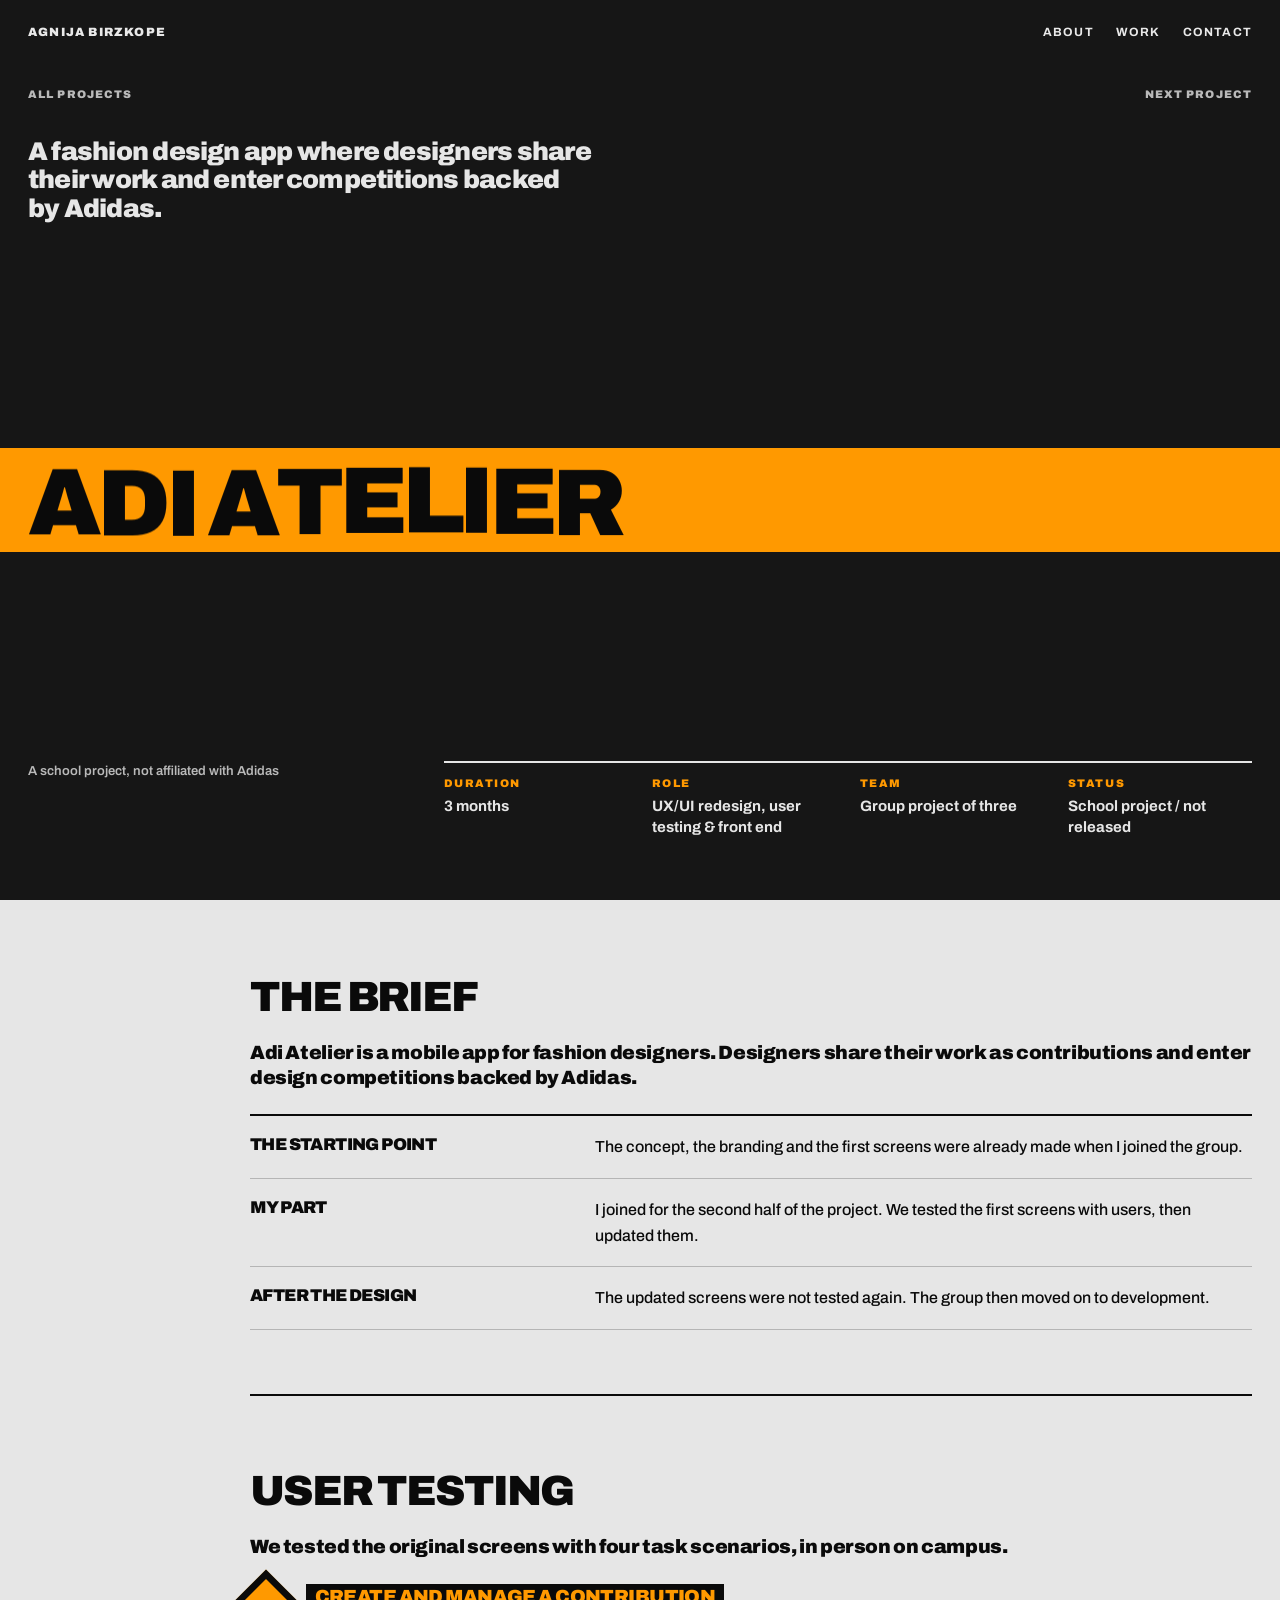
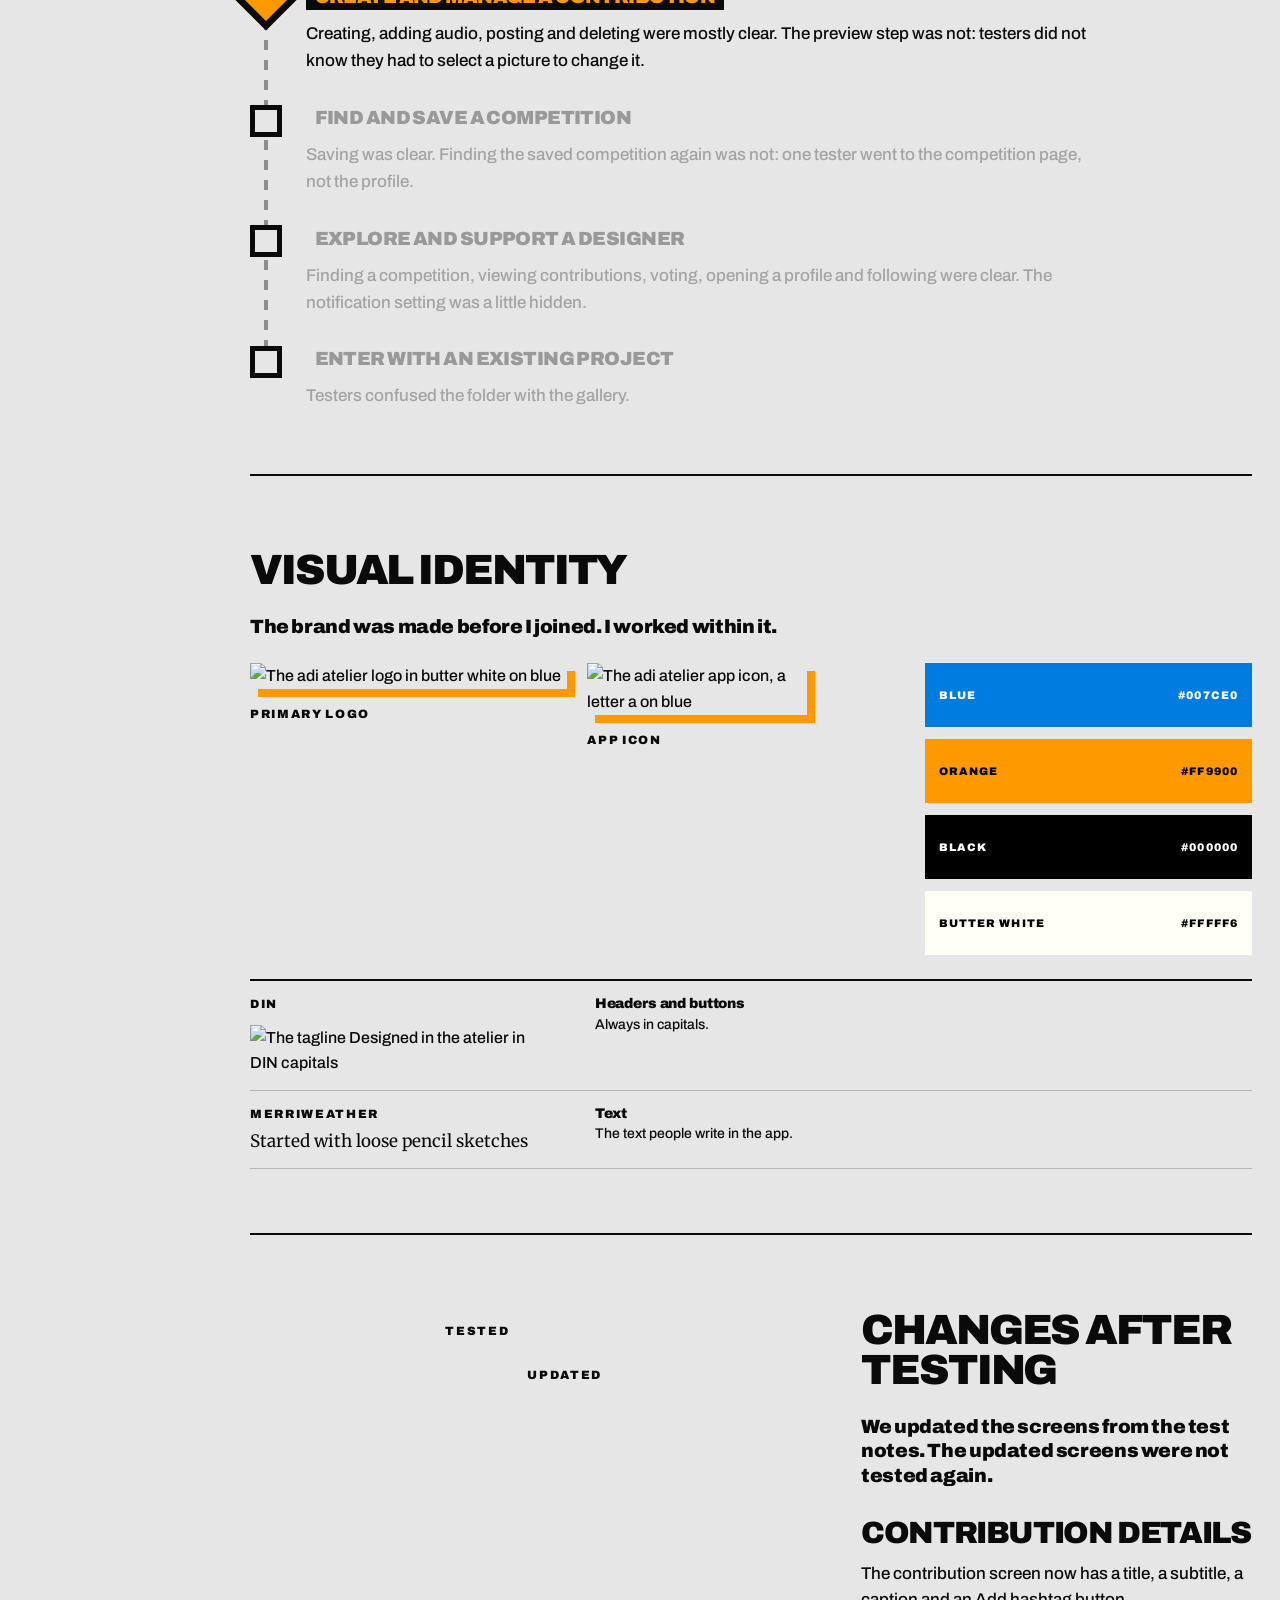
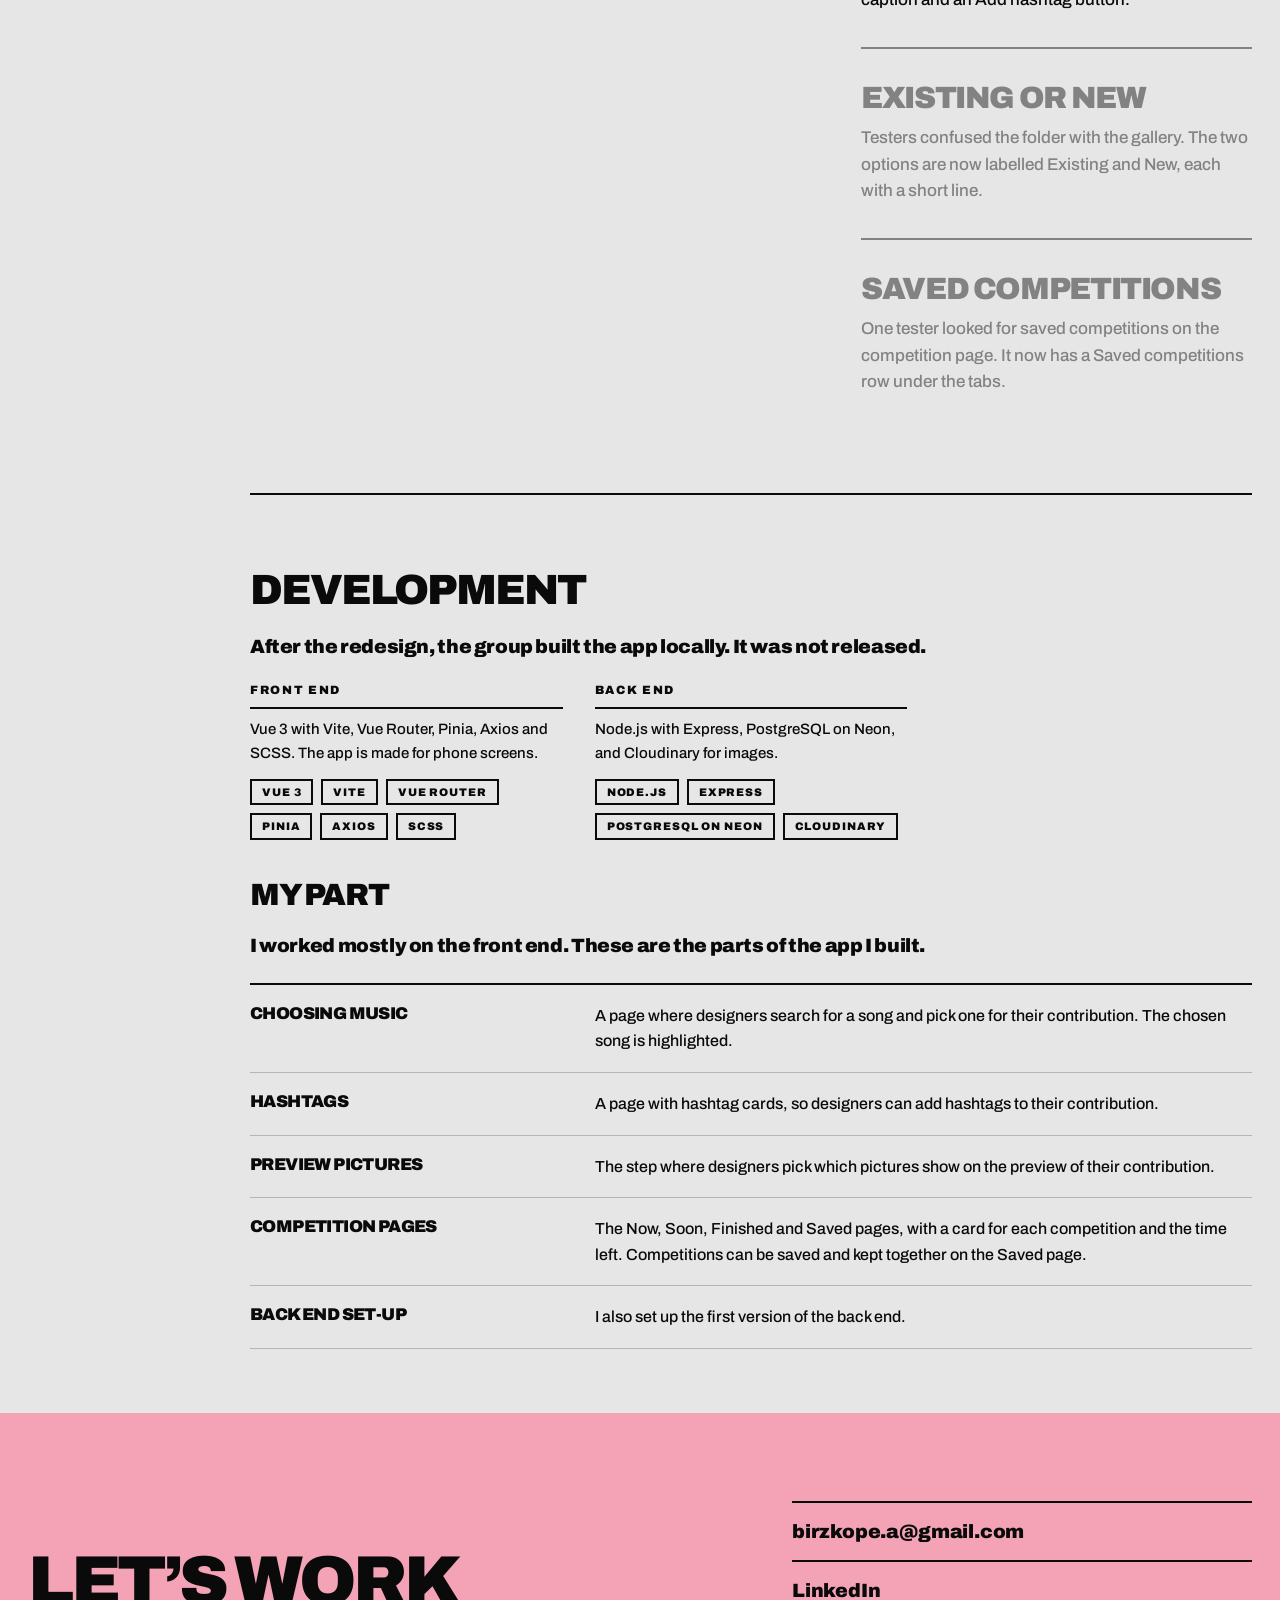
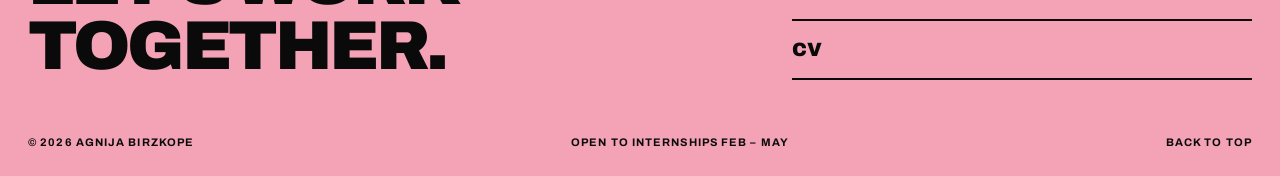
==== adi-atelier.html @ dfc8d5d1 "Adi Atelier, Learneez and Tool case studies; whole-card links and fuller open cards on the home page" ====
<!doctype html>
<html lang="en">
<head>
  <meta charset="utf-8">
  <meta name="viewport" content="width=device-width, initial-scale=1">
  <title>Adi Atelier case study — Agnija Birzkope</title>
  <meta name="description" content="A fashion design app where designers share their work and enter competitions backed by Adidas.">
  <link rel="preconnect" href="https://fonts.googleapis.com">
  <link rel="preconnect" href="https://fonts.gstatic.com" crossorigin>
  <link href="https://fonts.googleapis.com/css2?family=Archivo:wght@400;500;700;900&family=Merriweather:wght@400;700&display=swap" rel="stylesheet">
  <link rel="stylesheet" href="components.css">
  <link rel="stylesheet" href="case.css">
  <script src="components.js"></script>
  <script src="case.js" defer></script>
</head>
<body class="case" style="--accent:#ff9900">

  <site-header></site-header>

  <nav class="index" aria-label="Sections"><ol><li><a href="#context"><i class="index__node"></i><span>The brief</span></a></li><li><a href="#testing"><i class="index__node"></i><span>User testing</span></a></li><li><a href="#identity"><i class="index__node"></i><span>Visual identity</span></a></li><li><a href="#changes"><i class="index__node"></i><span>Changes after testing</span></a></li><li><a href="#development"><i class="index__node"></i><span>Development</span></a></li></ol></nav>

  <main id="top">

<header class="hero">
  <div class="wide hero__top">
    <nav class="crumbs" aria-label="Projects"><a href="index.html#work">All projects</a><a href="learneez.html">Next project</a></nav>
    <p class="hero__lead">A fashion design app where designers share their work and enter competitions backed by Adidas.</p>
  </div>
  <h1 class="hero__band"><span class="wide">Adi Atelier</span></h1>
  <div class="wide hero__bottom">
    <div class="hero__cta">
      <p class="hero__note">A school project, not affiliated with Adidas</p>
    </div>
    <dl class="facts">
      <div><dt>Duration</dt><dd>3 months</dd></div>
      <div><dt>Role</dt><dd>UX/UI redesign, user testing &amp; front end</dd></div>
      <div><dt>Team</dt><dd>Group project of three</dd></div>
      <div><dt>Status</dt><dd>School project / not released</dd></div>
    </dl>
  </div>
</header>

<section class="sec" id="context" aria-labelledby="h-context">
  <div class="wide sec__grid">
    
    <div class="sec__main">
      <h2 id="h-context">The brief</h2>

      <p class="statement">Adi Atelier is a mobile app for fashion designers. Designers share their work as contributions and enter design competitions backed by Adidas.</p>
      <div class="rows">
        <div class="row"><h3>The starting point</h3><p>The concept, the branding and the first screens were already made when I joined the group.</p></div>
        <div class="row"><h3>My part</h3><p>I joined for the second half of the project. We tested the first screens with users, then updated them.</p></div>
        <div class="row"><h3>After the design</h3><p>The updated screens were not tested again. The group then moved on to development.</p></div>
      </div>
    </div>
  </div>
</section>

<section class="sec" id="testing" aria-labelledby="h-testing">
  <div class="wide sec__grid">
    
    <div class="sec__main">
      <h2 id="h-testing">User testing</h2>

      <p class="statement">We tested the original screens with four task scenarios, in person on campus.</p>
      <ol class="route route--down">
        <li class="stop"><span class="node"></span><span class="tag">Create and manage a contribution</span><p>Creating, adding audio, posting and deleting were mostly clear. The preview step was not: testers did not know they had to select a picture to change it.</p></li>
        <li class="stop"><span class="node"></span><span class="tag">Find and save a competition</span><p>Saving was clear. Finding the saved competition again was not: one tester went to the competition page, not the profile.</p></li>
        <li class="stop"><span class="node"></span><span class="tag">Explore and support a designer</span><p>Finding a competition, viewing contributions, voting, opening a profile and following were clear. The notification setting was a little hidden.</p></li>
        <li class="stop"><span class="node"></span><span class="tag">Enter with an existing project</span><p>Testers confused the folder with the gallery.</p></li>
      </ol>
    </div>
  </div>
</section>

<section class="sec" id="identity" aria-labelledby="h-identity">
  <div class="wide sec__grid">
    
    <div class="sec__main">
      <h2 id="h-identity">Visual identity</h2>

      <p class="statement">The brand was made before I joined. I worked within it.</p>
      <div class="brand brand--adi">
        <div class="marks">
          <figure class="mark mark--logo"><img src="https://agnijabirzkope-portfolio.vercel.app/assets/case-studies/adi-atelier/logo.webp?v=1" alt="The adi atelier logo in butter white on blue" loading="lazy"><figcaption class="label">Primary logo</figcaption></figure>
          <figure class="mark mark--icon"><img src="https://agnijabirzkope-portfolio.vercel.app/assets/case-studies/adi-atelier/icon.svg?v=1" alt="The adi atelier app icon, a letter a on blue" loading="lazy"><figcaption class="label">App icon</figcaption></figure>
        </div>
        <div class="swatches swatches--four">
          <div class="swatch" style="background:#007ce0;color:#fff"><p class="label">Blue</p><em>#007CE0</em></div>
          <div class="swatch" style="background:#ff9900;color:#000"><p class="label">Orange</p><em>#FF9900</em></div>
          <div class="swatch" style="background:#000;color:#fff"><p class="label">Black</p><em>#000000</em></div>
          <div class="swatch" style="background:#fffff6;color:#000"><p class="label">Butter white</p><em>#FFFFF6</em></div>
        </div>
      </div>
      <div class="rows fonts">
        <div class="row"><div><p class="label">DIN</p><img class="sample-img" src="https://agnijabirzkope-portfolio.vercel.app/assets/case-studies/adi-atelier/din-sample.svg?v=1" alt="The tagline Designed in the atelier in DIN capitals" loading="lazy"></div><div><h3>Headers and buttons</h3><p>Always in capitals.</p></div></div>
        <div class="row"><div><p class="label">Merriweather</p><p class="sample sample--merri">Started with loose pencil sketches</p></div><div><h3>Text</h3><p>The text people write in the app.</p></div></div>
      </div>
    </div>
  </div>
</section>

<section class="sec" id="changes" aria-labelledby="h-changes">
  <div class="wide sec__grid">
    <div class="sec__side"><aside class="dec__stage" aria-label="The tested and updated screens for the change you are reading"><div class="stage"></div></aside></div>
    <div class="sec__main">
      <h2 id="h-changes">Changes after testing</h2>

      <p class="statement">We updated the screens from the test notes. The updated screens were not tested again.</p>
      <div class="dec">
        <article class="dec__item">
          <h3>Contribution details</h3>
          <p>The contribution screen now has a title, a subtitle, a caption and an Add hashtag button.</p>
          <div class="shots"><figure><img src="https://agnijabirzkope-portfolio.vercel.app/assets/case-studies/adi-atelier/v1-post.webp?v=4" alt="The tested contribution screen with a preview and a list of options" loading="lazy" data-zoom><figcaption class="label">Tested</figcaption></figure><figure><img src="https://agnijabirzkope-portfolio.vercel.app/assets/case-studies/adi-atelier/v2-post.webp?v=4" alt="The updated contribution screen with a title field, an Add photo area, a subtitle, a caption with an Add hashtag button and more photo slots" loading="lazy" data-zoom><figcaption class="label">Updated</figcaption></figure></div>
        </article>
        <article class="dec__item">
          <h3>Existing or new</h3>
          <p>Testers confused the folder with the gallery. The two options are now labelled Existing and New, each with a short line.</p>
          <div class="shots"><figure><img src="https://agnijabirzkope-portfolio.vercel.app/assets/case-studies/adi-atelier/v1-entry.webp?v=4" alt="The tested choice screen with the labels Select and Create new" loading="lazy" data-zoom><figcaption class="label">Tested</figcaption></figure><figure><img src="https://agnijabirzkope-portfolio.vercel.app/assets/case-studies/adi-atelier/v2-entry.webp?v=4" alt="The updated choice screen with Existing and New options" loading="lazy" data-zoom><figcaption class="label">Updated</figcaption></figure></div>
        </article>
        <article class="dec__item">
          <h3>Saved competitions</h3>
          <p>One tester looked for saved competitions on the competition page. It now has a Saved competitions row under the tabs.</p>
          <div class="shots"><figure><img src="https://agnijabirzkope-portfolio.vercel.app/assets/case-studies/adi-atelier/v1-competition.webp?v=4" alt="The tested competition page with the tabs Now, Soon, Finished and Saved" loading="lazy" data-zoom><figcaption class="label">Tested</figcaption></figure><figure><img src="https://agnijabirzkope-portfolio.vercel.app/assets/case-studies/adi-atelier/v2-competition.webp?v=4" alt="The updated competition page with a Saved competitions row under the tabs" loading="lazy" data-zoom><figcaption class="label">Updated</figcaption></figure></div>
        </article>
      </div>
    </div>
  </div>
</section>

<section class="sec" id="development" aria-labelledby="h-development">
  <div class="wide sec__grid">
    
    <div class="sec__main">
      <h2 id="h-development">Development</h2>

      <p class="statement">After the redesign, the group built the app locally. It was not released.</p>
      <div class="cols3 notes">
        <div><h3 class="label">Front end</h3><p>Vue 3 with Vite, Vue Router, Pinia, Axios and SCSS. The app is made for phone screens.</p><ul class="chips"><li>Vue 3</li><li>Vite</li><li>Vue Router</li><li>Pinia</li><li>Axios</li><li>SCSS</li></ul></div>
        <div><h3 class="label">Back end</h3><p>Node.js with Express, PostgreSQL on Neon, and Cloudinary for images.</p><ul class="chips"><li>Node.js</li><li>Express</li><li>PostgreSQL on Neon</li><li>Cloudinary</li></ul></div>
      </div>
      <h3 class="subtitle">My part</h3>
      <p class="statement">I worked mostly on the front end. These are the parts of the app I built.</p>
      <div class="rows">
        <div class="row"><h3>Choosing music</h3><p>A page where designers search for a song and pick one for their contribution. The chosen song is highlighted.</p></div>
        <div class="row"><h3>Hashtags</h3><p>A page with hashtag cards, so designers can add hashtags to their contribution.</p></div>
        <div class="row"><h3>Preview pictures</h3><p>The step where designers pick which pictures show on the preview of their contribution.</p></div>
        <div class="row"><h3>Competition pages</h3><p>The Now, Soon, Finished and Saved pages, with a card for each competition and the time left. Competitions can be saved and kept together on the Saved page.</p></div>
        <div class="row"><h3>Back end set-up</h3><p>I also set up the first version of the back end.</p></div>
      </div>
    </div>
  </div>
</section>
  </main>

  <site-footer></site-footer>

  <dialog class="lightbox" aria-label="Enlarged screen"><button class="lightbox__close" aria-label="Close">Close</button><img alt=""></dialog>

</body>
</html>
---- components.css ----
/* Shared components. Every page loads this file, so these look and behave the same everywhere:
   the nav bar, the footer, the pill button and the small label. Change them here, not per page. */
:root {
  --grey: #e6e6e6;
  --black: #0a0a0a;
  --pink: #f4a3b7;
  --white: #ffffff;
  --bar-h: 64px;
  --ease: cubic-bezier(.7, 0, .2, 1);
}
@media (max-width: 820px) { :root { --bar-h: 56px; } }

site-header, site-footer { display: contents; }

/* ---------- label ---------- */
.label { font-size: 12px; font-weight: 900; letter-spacing: .14em; text-transform: uppercase; }

/* ---------- button: the rounded pill ---------- */
.btn {
  display: inline-block; flex: none; white-space: nowrap; text-decoration: none; cursor: pointer;
  font-family: inherit; font-size: 11px; font-weight: 900; letter-spacing: .08em; text-transform: uppercase; line-height: normal;
  padding: 11px 18px; border-radius: 100px; border: 0;
  background: var(--black); color: var(--grey);
}
.btn:hover { opacity: .85; }

/* ---------- top bar ---------- */
.bar {
  position: fixed; inset: 0 0 auto 0; z-index: 10;
  color: #fff; mix-blend-mode: difference; /* stays readable on every section colour */
  height: var(--bar-h);
  padding: 0 28px;
  display: grid;
  grid-template-columns: 1fr auto;
  align-items: center;
  gap: 16px;
  font-size: 12px;
  font-weight: 700;
  line-height: normal;
  letter-spacing: .1em;
  text-transform: uppercase;
}
.bar a { color: inherit; text-decoration: none; }
.bar__name { font-weight: 900; }
.bar__links { display: flex; gap: 22px; }
.bar a:hover { opacity: .55; }
@media (max-width: 820px) {
  .bar { padding: 0 16px; font-size: 11px; }
  .bar__links { gap: 14px; }
}

/* ---------- footer ---------- */
.contact { background: var(--pink); color: var(--black); padding: 88px 28px 28px; font-size: 16px; font-weight: 400; line-height: normal; }
.contact a { color: inherit; text-decoration: none; }
.contact__row { display: flex; justify-content: space-between; align-items: flex-end; gap: 24px; flex-wrap: wrap; }
.contact__lead { font-size: clamp(34px, 5.4vw, 88px); font-weight: 900; line-height: .95; letter-spacing: -.05em; text-transform: uppercase; max-width: 9em; }
.contact__links { display: flex; flex-direction: column; width: min(460px, 100%); }
.contact__links a {
  display: flex; justify-content: space-between; align-items: center; gap: 20px;
  padding: 18px 0; border-top: 2px solid var(--black);
  font-size: clamp(16px, 1.5vw, 24px); font-weight: 900; letter-spacing: -.01em;
  transition: background .3s ease, color .3s ease, padding .3s var(--ease);
}
.contact__links a:last-child { border-bottom: 2px solid var(--black); }
.contact__links a i { font-style: normal; transition: transform .3s var(--ease); }
.contact__links a:hover { background: var(--black); color: var(--pink); padding-left: 16px; padding-right: 16px; }
.contact__links a:hover i { transform: translate(3px, -3px); }
.contact__links a.is-copied i { transform: none; font-size: 13px; letter-spacing: .06em; text-transform: uppercase; }
.contact__foot { margin-top: 56px; display: flex; justify-content: space-between; gap: 20px; flex-wrap: wrap; font-size: 11px; font-weight: 700; letter-spacing: .1em; text-transform: uppercase; }
.contact__foot a:hover { text-decoration: underline; text-underline-offset: 3px; }
/* tablet: the heading and the link list stack and use the whole width, the way the rest of the page does */
@media (min-width: 821px) and (max-width: 1100px) {
  .contact { padding: 72px 28px 28px; }
  .contact__row { flex-direction: column; align-items: stretch; gap: 36px; }
  .contact__lead { font-size: clamp(52px, 9vw, 88px); max-width: none; }
  .contact__links { width: 100%; }
}
@media (max-width: 820px) {
  .contact { padding: 44px 16px 20px; }
  .contact__foot { margin-top: 32px; }
}

@media (prefers-reduced-motion: reduce) { .contact__links a, .contact__links a i { transition: none; } }
@media (min-width: 621px) and (max-width: 820px) {
  .contact__row { flex-direction: column; align-items: stretch; gap: 32px; }
  .contact__lead { font-size: clamp(44px, 9vw, 72px); max-width: none; }
  .contact__links { width: 100%; }
}
---- case.css ----
/* Gymshark Supplements case study, built from the home page's own design patterns:
   the black hero with a giant pink band, the grey About-style sections (label, bold statement, offset photo),
   the route map with pink nodes and black tags, the Skills-style rows with thick rules, the pink footer.
   The nav bar, footer, pill button and label come from components.css so they match every other page. */
:root {
  --ink: #0a0a0a;
  --dark: #161616;
  --muted: #4f4f4f;
  --line: rgba(10, 10, 10, .22);
  --side: clamp(16px, 2.2vw, 28px);
  --measure: 62ch;
  /* one shared 3-column grid: rows, text columns and notes all start their text on the same lines */
  --cols: repeat(3, minmax(0, 1fr));
}

/* this case study uses the Gymshark green where the rest of the site uses pink.
   Only the page content, the section map and the enlarge popup change; the shared nav bar and footer stay exactly as on every other page. */
main, .index, .lightbox { --pink: var(--accent, #28e156); }

* { box-sizing: border-box; margin: 0; padding: 0; }
html { scroll-behavior: smooth; }
body {
  background: var(--grey); color: var(--ink);
  font-family: "Archivo", system-ui, sans-serif; font-weight: 500;
  font-size: 16px; line-height: 1.6;
  -webkit-font-smoothing: antialiased; overflow-x: hidden;
}
img, video { display: block; max-width: 100%; height: auto; }
ul, ol { list-style: none; }
a { color: inherit; }
.wide { width: 100%; max-width: 1600px; margin: 0 auto; padding: 0 var(--side); }

/* ---------- text ---------- */
main p { max-width: var(--measure); }
main p + p { margin-top: .8em; }
h1, h2, h3, h4 { font-weight: 900; color: inherit; }
h3 { font-size: 16px; line-height: 1.3; letter-spacing: -.02em; }
h4 { font-size: 15px; line-height: 1.35; }
.meta { color: var(--muted); font-size: 14px; font-weight: 600; }
.note { color: var(--muted); font-size: 13px; font-weight: 600; }
.statement { max-width: none !important; font-size: clamp(17px, 1.5vw, 22px); font-weight: 900; line-height: 1.28; letter-spacing: -.02em; }
.link { font-weight: 900; text-decoration: underline; text-decoration-thickness: 3px; text-underline-offset: 4px; text-decoration-color: var(--pink); }
.link:hover { background: var(--pink); }
.slashes { display: flex; flex-wrap: wrap; row-gap: 2px; }
.slashes li:not(:last-child)::after { content: "/"; margin: 0 .55em; opacity: .5; }
.bullets li { position: relative; padding-left: 16px; max-width: var(--measure); }
.bullets li + li { margin-top: 8px; }
.bullets li::before { content: ""; position: absolute; left: 0; top: .62em; width: 6px; height: 6px; background: var(--ink); }

/* ---------- hero: black, with a giant pink band (like the home page) ---------- */
/* the black landing screen fills the whole window when the page opens; the title band sits in the middle, the facts at the bottom */
.hero { display: flex; flex-direction: column; justify-content: space-between; min-height: 100vh; min-height: 100svh; padding: calc(var(--bar-h) + 22px) 0 48px; background: var(--dark); color: var(--grey); }
.crumbs { display: flex; justify-content: space-between; gap: 16px; font-size: 11px; font-weight: 900; letter-spacing: .1em; text-transform: uppercase; color: #b9b9b9; }
.crumbs a { text-decoration: none; }
.crumbs a:hover { color: var(--grey); text-decoration: underline; }
.hero__lead { max-width: 22em !important; margin-top: 34px; font-size: clamp(18px, 2vw, 28px); font-weight: 900; line-height: 1.12; letter-spacing: -.03em; }
.hero__band {
  margin: clamp(28px, 5vw, 64px) 0 clamp(26px, 4vw, 48px); padding: .08em 0 .02em;
  background: var(--pink); color: var(--ink);
  font-size: clamp(30px, 7.4vw, 118px); font-weight: 900; line-height: 1; letter-spacing: -.055em; text-transform: uppercase;
}
.hero__band .wide { display: block; }
.hero__bottom { display: grid; grid-template-columns: minmax(0, 1fr) minmax(0, 2.2fr); gap: 32px 48px; align-items: start; }
.hero__note { margin-bottom: 14px; color: #b9b9b9; font-size: 13px; font-weight: 600; }
.hero .btn { padding: 15px 26px; background: var(--pink); color: var(--ink); font-size: 13px; }
.facts { display: grid; grid-template-columns: repeat(4, minmax(0, 1fr)); gap: 0 24px; border-top: 2px solid var(--grey); }
.facts > div { padding: 12px 0 14px; }
.facts__wide { grid-column: 1 / -1; border-top: 1px solid rgba(230, 230, 230, .28); }
.facts dt { margin-bottom: 3px; color: var(--pink); font-size: 11px; font-weight: 900; letter-spacing: .14em; text-transform: uppercase; }
.facts dd { font-size: 15px; font-weight: 700; line-height: 1.4; }

/* ---------- sections: grey, label and offset visual on the left, the story on the right (like About) ---------- */
.sec { position: relative; padding: clamp(48px, 6vw, 88px) 0 clamp(44px, 5vw, 72px); scroll-margin-top: var(--bar-h); }
/* every divider, rule and row stops at the same page margin on the right, and starts at the same one on the left */
.sec::before { content: ""; position: absolute; top: 0; left: calc(max(0px, (100% - 1600px) / 2) + var(--side)); right: calc(max(0px, (100% - 1600px) / 2) + var(--side)); border-top: 2px solid var(--ink); }
.hero + .sec::before { display: none; }
.sec__grid { display: grid; grid-template-columns: minmax(0, 4fr) minmax(0, 8fr); gap: clamp(28px, 5vw, 72px); align-items: start; }
.sec__side { position: sticky; top: calc(var(--bar-h) + 24px); }
.sec__side > * + * { margin-top: 22px; }
.sec__main { max-width: none; }
.sec__main > * + * { margin-top: 24px; }
.sec h2 { font-size: clamp(28px, 3.3vw, 48px); line-height: .96; letter-spacing: -.05em; text-transform: uppercase; }

/* sections without a side column run full width */
.sec__grid:not(:has(.sec__side)) { grid-template-columns: minmax(0, 1fr); }

/* rows with thick rules (like Skills & tools) */
.rows { border-top: 2px solid var(--ink); }
.row { display: grid; grid-template-columns: var(--cols); gap: 8px 32px; padding: 18px 0; border-bottom: 1px solid var(--line); }
.row h3 { font-size: 17px; text-transform: uppercase; letter-spacing: -.035em; }
.row p { max-width: none; margin-top: 0; }
.row > :nth-child(2):last-child { grid-column: 2 / span 2; }
.refs .row h3 { font-size: 16px; }
/* one column heading above the rows, so all three columns start on the same line */
.refs__head { display: grid; grid-template-columns: var(--cols); gap: 0 32px; padding: 14px 0 0; }
.refs__head .label { grid-column: 3; }
.price { margin-top: 14px !important; }
.price strong { display: block; font-size: clamp(24px, 2.6vw, 34px); font-weight: 900; line-height: 1.05; letter-spacing: -.04em; }
.price span { display: block; margin-top: 4px; font-weight: 600; }

/* text columns with small caps headings (like the About notes) */
.cols3 { display: grid; grid-template-columns: var(--cols); gap: 28px 32px; }
.cols2 { display: grid; grid-template-columns: var(--cols); gap: 28px 32px; }
.cols2 > :nth-child(2) { grid-column: 2 / span 2; }
.notes h3.label { margin-bottom: 8px; padding-bottom: 8px; border-bottom: 2px solid var(--ink); }
.notes p { font-size: 15px; }

/* persona photo: grey, with the black offset block (like the About photo) */
/* persona: a plain outline avatar (like a profile with no picture), the name, then the story as ruled rows */
.persona { display: grid; gap: 24px; }
.persona__id { display: grid; grid-template-columns: 64px minmax(0, 1fr); gap: 0 16px; align-items: center; }
.pavatar { grid-row: span 2; display: block; width: 64px; height: 64px; color: var(--ink); }
.pavatar svg { display: block; width: 100%; height: 100%; fill: var(--ink); }
.persona .name { margin: 0; font-size: 22px; letter-spacing: -.03em; }
.persona .meta { margin: 0; }
.persona__body > * + * { margin-top: 22px; }
.name { margin: 6px 0 4px; font-size: clamp(24px, 2.6vw, 36px); line-height: 1; letter-spacing: -.045em; text-transform: uppercase; }

/* planning: the route map, pink nodes and black tags (like How I work) */
.route { display: grid; grid-template-columns: repeat(3, minmax(0, 1fr)); gap: 28px; }
.stop { position: relative; padding-top: 52px; }
/* the line: dashed grey ahead, a pink bar that fills as you scroll (same behaviour as How I work on the home page) */
.route { --f: 0; position: relative; }
.route__line { position: absolute; pointer-events: none; top: 14px; left: var(--x0, 16px); width: var(--len, 0px); height: 4px; background: repeating-linear-gradient(90deg, rgba(10, 10, 10, .4) 0 10px, transparent 10px 20px); }
.route__fill { position: absolute; left: 0; top: -3px; height: 10px; width: calc(var(--f) * 100%); background: var(--pink); border: 2px solid var(--ink); transition: width .25s linear; }
.node { position: absolute; left: 0; top: 0; z-index: 1; width: 32px; height: 32px; background: var(--pink); border: 5px solid var(--ink); transition: transform .4s var(--ease), background .3s ease; }
.js .node { background: var(--grey); }
.js .stop.is-reached .node { background: var(--pink); }
.js .stop.is-active .node { background: var(--pink); transform: scale(1.35) rotate(45deg); }
.tag { display: inline-block; margin-bottom: 10px; padding: .12em .45em; background: var(--ink); color: var(--pink); font-size: clamp(13px, 1.2vw, 17px); white-space: nowrap; font-weight: 900; line-height: 1.15; letter-spacing: -.03em; text-transform: uppercase; }
.tag span { margin-right: .35em; font-size: .62em; vertical-align: .28em; letter-spacing: .06em; }
.stop p { font-size: 15px; }
/* the tags and text light up when the line reaches them */
.js .tag { background: transparent; color: rgba(10, 10, 10, .35); transition: background .3s ease, color .3s ease; }
.js .stop.is-reached .tag { background: var(--ink); color: var(--pink); }
.js .stop p { color: rgba(10, 10, 10, .3); transition: color .4s ease; }
.js .stop.is-reached p { color: var(--ink); }
@media (prefers-reduced-motion: reduce) { .route__fill, .node, .tag, .stop p { transition: none; } }

/* visual identity: one brand board (logo + the three colours), then the symbol variations, then the type */
.brand { margin-bottom: 14px; display: grid; grid-template-columns: minmax(0, 2fr) minmax(0, 1fr); gap: 20px; align-items: stretch; }
.logo__mark { display: flex; align-items: center; justify-content: center; gap: 22px; min-height: 230px; padding: 28px; background: var(--ink); color: #fff; box-shadow: 10px 10px 0 var(--pink); }
.logo__mark img { width: 72px; height: auto; }
.logo__mark p { font-family: "Bebas Neue", "Archivo", sans-serif; font-weight: 400; font-size: clamp(34px, 3.4vw, 50px); line-height: .92; letter-spacing: .02em; text-transform: uppercase; }
.logo__mark span { display: block; color: #28e156; }
.swatches { display: grid; grid-template-rows: repeat(3, minmax(0, 1fr)); gap: 12px; }
.swatch { display: flex; align-items: flex-end; justify-content: space-between; gap: 12px; min-height: 64px; padding: 10px 14px; border: 0; }
.swatch .label, .swatch em { font-size: 11px; font-style: normal; font-weight: 900; letter-spacing: .1em; text-transform: uppercase; }
.swatch--black { background: #000; color: #fff; }
.swatch--white { background: #fff; color: var(--ink); }
.swatch--green { background: #28e156; color: #000; }
.logo__text { align-items: start; }
.logo__vars { display: flex; align-items: center; justify-content: center; margin-top: 8px; padding: 18px; background: var(--ink); }
.logo__vars img { width: 100%; max-width: 320px; height: auto; }
.fonts .row { padding: 14px 0; }
.fonts .row h3 { font-size: 14px; text-transform: none; letter-spacing: -.01em; }
.fonts .row p:not(.label):not(.sample) { font-size: 14px; }
.sample { margin: 6px 0 0 !important; font-size: 16px; line-height: 1.25; }
.sample--bebas { font-size: 20px; font-family: "Bebas Neue", "Archivo", sans-serif; font-weight: 400; text-transform: uppercase; letter-spacing: .02em; }
.sample--mont { font-family: "Montserrat", "Archivo", sans-serif; font-weight: 600; font-size: 14px; line-height: 1.35; }
.sample--dm { font-family: "DM Sans", "Archivo", sans-serif; font-weight: 800; text-transform: uppercase; }

/* ---------- key decisions: text on the left, one small phone on the right with numbered tabs ---------- */
.dec__item { padding: 26px 0; border-top: 1px solid var(--line); }
.dec__item:first-child { padding-top: 16px; border-top: 0; }
.dec__item h3 { margin-bottom: 6px; font-size: 19px; text-transform: uppercase; letter-spacing: -.035em; }
.dec__item h4 { margin-bottom: 2px; font-size: 16px; text-transform: uppercase; letter-spacing: -.02em; }
.issue { margin-bottom: 6px; padding-left: 10px; border-left: 4px solid var(--pink); font-weight: 800; }
.callout { margin-top: 12px !important; padding: 10px 14px; background: var(--white); font-size: 14px; font-weight: 600; }
/* key decisions: the screens stay in a pink stage on the left while you read, and change with the decision on the right.
   Three screens sit side by side, each one stepped a little lower than the last, so every one stays fully readable; hover brings one to the front, click shows it whole. */
.has-stage .sec__grid { grid-template-columns: minmax(0, 7fr) minmax(0, 5fr); }
.dec__item { padding: 34px 0; border-top: 2px solid var(--ink); transition: opacity .3s; }
.dec__item:first-child { padding-top: 6px; border-top: 0; }
.dec__item h3, .dec__item h4 { margin: 0 0 12px; font-size: clamp(24px, 2.4vw, 34px); line-height: .98; letter-spacing: -.045em; text-transform: uppercase; }
.dec__item .issue { margin-bottom: 10px; padding-left: 12px; border-left: 4px solid var(--pink); font-weight: 900; }
.dec__item p:not(.issue) { font-size: 17px; line-height: 1.55; }
.shots { display: flex; flex-wrap: wrap; gap: 14px; margin-top: 18px; }
.shots img { width: 120px; height: auto; cursor: zoom-in; box-shadow: 0 8px 20px rgba(10, 10, 10, .2); }
.dec--stage .dec__item { opacity: .45; }
.dec--stage .dec__item.is-active { opacity: 1; }
.dec--stage .shots { display: none; }
.dec__stage { display: none; }
.has-stage .dec__stage { display: block; position: sticky; top: calc(var(--bar-h) + 24px); }
.stage { display: grid; place-items: start center; --avail: calc(100vh - var(--bar-h) - 72px); }
.stage__set { position: relative; width: 100%; animation: stageIn .35s var(--ease); }
.stage__set img { display: block; height: auto; cursor: zoom-in; box-shadow: 0 12px 28px rgba(10, 10, 10, .22); transition: transform .3s var(--ease); }
.stage__set--1 img { width: auto; height: auto; max-width: min(64%, 300px); max-height: var(--avail); margin: 0 auto; }
.stage__set--3 { display: flex; gap: 16px; align-items: flex-start; justify-content: center; }
.stage__set--3 img { flex: none; width: auto; height: auto; max-width: calc((100% - 32px) / 3); max-height: calc(var(--avail) - 88px); }
.stage__set--3 img:nth-child(2) { margin-top: 44px; }
.stage__set--3 img:nth-child(3) { margin-top: 88px; }
.stage__set--3 img:hover { transform: translateY(-8px); }
.stage__set--1 img:hover { transform: translateY(-8px); }
@keyframes stageIn { from { opacity: 0; transform: translateY(8px); } to { opacity: 1; transform: none; } }
@media (max-width: 899px) {
  .dec__item { padding: 28px 0; }
  .shots img { width: min(31%, 220px); }
}
@media (prefers-reduced-motion: reduce) { .stage__set { animation: none; } .stage__set img { transition: none; } }

/* enlarge */
.lightbox { margin: auto; max-width: min(92vw, 460px); padding: 14px; border: 0; background: var(--pink); box-shadow: 10px 10px 0 var(--ink); }
.lightbox::backdrop { background: rgba(10, 10, 10, .65); }
.lightbox img { max-height: 82vh; width: auto; max-width: 100%; margin: 0 auto; }
.lightbox__close { display: block; margin: 0 0 10px auto; padding: 8px 16px; border: 0; border-radius: 100px; background: var(--ink); color: var(--grey); font: 900 11px/1 "Archivo", sans-serif; letter-spacing: .08em; text-transform: uppercase; cursor: pointer; }

/* motion */
.motion video { width: 100%; aspect-ratio: 16 / 9; object-fit: cover; background: var(--ink); }
.motion figcaption { margin-top: 10px; }
.motion .label { margin-bottom: 4px; }

/* reflection */
.item { padding: 12px 0; border-bottom: 1px solid var(--line); }
.item h4 { margin-bottom: 2px; }

/* ---------- section map: the home page's route map, running downwards ----------
   pink line fills down to where you are, the current stop is a diamond, what's ahead is dashed and grey */
.index { display: none; }
@media (min-width: 1240px) {
  .sec .wide { padding-left: 250px; }
  /* the divider starts where the content starts, so it never runs through the map */
  .sec::before { left: calc(max(0px, (100% - 1600px) / 2) + 250px); }
  .index {
    display: block; position: fixed; z-index: 20; left: var(--side); top: calc(50% + var(--bar-h) / 2 + var(--push, 0px)); width: 170px;
    height: min(66vh, 560px); transform: translateY(-50%);
    opacity: 0; pointer-events: none; transition: opacity .35s var(--ease);
  }
  .index.is-on { opacity: 1; pointer-events: auto; }
  .index ol { position: relative; height: 100%; display: flex; flex-direction: column; justify-content: space-between; }
  /* the track: dashed grey ahead, pink bar behind you */
  .index ol::before, .index ol::after { content: ""; position: absolute; box-sizing: border-box; left: 8px; top: 8px; width: 8px; transform: translateX(-50%); }
  .index ol::before { bottom: 8px; background: repeating-linear-gradient(to bottom, #9a9a9a 0 7px, transparent 7px 14px); width: 4px; }
  .index ol::after { height: var(--fill, 0px); background: var(--pink); border: 2px solid var(--ink); transition: height .5s var(--ease); }
  .index li { position: relative; z-index: 1; height: 16px; }
  .index a { display: flex; align-items: center; gap: 14px; height: 16px; white-space: normal; text-decoration: none; color: #9a9a9a; font-size: 11px; font-weight: 900; letter-spacing: .06em; text-transform: uppercase; line-height: 1; }
  .index__node { flex: none; width: 16px; height: 16px; background: var(--grey); border: 3px solid var(--ink); transition: transform .35s var(--ease), background .25s; }
  .index span { max-width: 118px; padding: 4px 6px; margin-left: -6px; line-height: 1.2; transition: color .25s, background .25s; }
  .index span { background: var(--grey); }
  .index a:hover span { color: var(--ink); }
  .index li.is-past a { color: var(--ink); }
  .index li.is-past .index__node { background: var(--pink); }
  .index li.is-current .index__node { background: var(--pink); transform: scale(1.5) rotate(45deg); }
  .index li.is-current span { background: var(--ink); color: var(--pink); }
}

/* ---------- smaller windows ---------- */
@media (max-width: 900px) {
  .sec__grid { grid-template-columns: minmax(0, 1fr); gap: 20px; }
  .sec__side { position: static; display: flex; flex-wrap: wrap; align-items: flex-end; gap: 16px 28px; }
  .sec__side > * + * { margin-top: 0; }
  .hero__bottom { grid-template-columns: minmax(0, 1fr); }
  .cols2 > :nth-child(2) { grid-column: 2 / span 2; }
}
/* phones (up to 620): one column */
@media (max-width: 620px) {
  .facts { grid-template-columns: repeat(2, minmax(0, 1fr)); }
  .row, .refs .row, .fonts .row { grid-template-columns: minmax(0, 1fr); }
  .row > :nth-child(2):last-child { grid-column: auto; }
  .refs__head { display: none; }
  .took::before { content: "What I took from it"; display: block; margin-bottom: 3px; font-size: 11px; font-weight: 900; letter-spacing: .14em; text-transform: uppercase; }
  .cols3 { grid-template-columns: minmax(0, 1fr); }
  .cols2 { grid-template-columns: minmax(0, 1fr); }
  .cols2 > :nth-child(2) { grid-column: auto; }
  .route { grid-template-columns: minmax(0, 1fr); gap: 24px; }
  .stop { padding: 0 0 0 52px; }
  .route__line { top: var(--y0, 16px); left: 14px; width: 4px; height: var(--len, 0px); background: repeating-linear-gradient(180deg, rgba(10, 10, 10, .4) 0 10px, transparent 10px 20px); }
  .route__fill { left: -3px; top: 0; width: 10px; height: calc(var(--f) * 100%); transition: height .25s linear; }
  .node { top: 0; }
}
@media (max-width: 620px) { .brand { grid-template-columns: minmax(0, 1fr); } .swatches { grid-template-rows: none; grid-template-columns: repeat(3, minmax(0, 1fr)); } .swatch { flex-direction: column; align-items: flex-start; justify-content: flex-end; min-height: 72px; } .logo__mark { min-height: 160px; } }
@media (max-width: 480px) { .tag { font-size: 14px; } }
@media (max-width: 400px) {
  .facts { grid-template-columns: minmax(0, 1fr); }
}
@media (prefers-reduced-motion: reduce) { html { scroll-behavior: auto; }  }
@media (min-width: 621px) and (max-width: 900px) { .tag { font-size: 12px; } }
/* tablet: a single screen sits beside its text, a set of three runs across the full width under it (below 900 the following stage is off) */
@media (min-width: 621px) and (max-width: 899px) {
  .dec__item { display: grid; grid-template-columns: minmax(0, 1fr) minmax(0, 1fr); gap: 0 36px; align-items: start; }
  .dec__item > * { grid-column: 1; }
  .dec__item > .shots { grid-column: 2; grid-row: 1 / span 6; margin-top: 4px; }
  .dec__item > .shots img { width: min(100%, 300px); }
  .dec__item:has(.shots img + img) > .shots { grid-column: 1 / -1; grid-row: auto; margin-top: 22px; display: grid; grid-template-columns: repeat(3, minmax(0, 1fr)); gap: 16px; }
  .dec__item:has(.shots img + img) > .shots img { width: 100%; }
}

/* ---------- Adi Atelier page ---------- */
.lead { display: grid; grid-template-columns: var(--cols); gap: 0 32px; align-items: start; }
.lead .statement { grid-column: 1 / span 2; }
.lead__screen { grid-column: 3; margin: 0; }
.lead__screen img { display: block; width: min(100%, 230px); height: auto; margin: 0 auto; cursor: zoom-in; box-shadow: 0 12px 28px rgba(10, 10, 10, .22); }
.brand--adi .marks { display: grid; grid-template-columns: repeat(2, minmax(0, 1fr)); gap: 20px; align-items: start; }
.mark { margin: 0; }
.mark img { display: block; width: 100%; height: auto; box-shadow: 8px 8px 0 var(--pink); }
.mark--icon img { width: min(100%, 220px); }
.mark figcaption { margin-top: 16px; }
.swatches--four { grid-template-rows: repeat(4, minmax(0, 1fr)); }
.swatches--four .swatch { align-items: center; }
.sample-img { display: block; width: min(100%, 300px); height: auto; margin-top: 10px; }
.sample--merri { font-family: "Merriweather", Georgia, serif; font-weight: 400; font-size: 17px; line-height: 1.4; }
.changes { display: grid; }
.change { display: grid; grid-template-columns: var(--cols); gap: 0 32px; align-items: start; padding: 30px 0; border-top: 2px solid var(--ink); }
.change:first-child { border-top: 0; padding-top: 8px; }
.change__text h3 { margin-bottom: 10px; font-size: clamp(22px, 2.2vw, 30px); line-height: 1; letter-spacing: -.045em; text-transform: uppercase; }
.change__shot { margin: 0; }
.change__shot img { display: block; width: min(100%, 250px); height: auto; margin: 0 auto; cursor: zoom-in; box-shadow: 0 12px 28px rgba(10, 10, 10, .22); }
.change__shot figcaption { margin: 16px auto 0; width: min(100%, 250px); }
@media (max-width: 900px) {
  .lead__screen img { width: min(100%, 200px); }
}
@media (max-width: 620px) {
  .lead { grid-template-columns: minmax(0, 1fr); gap: 22px; }
  .lead .statement, .lead__screen { grid-column: 1; }
  .lead__screen img { margin: 0; }
  .brand--adi .marks { grid-template-columns: repeat(2, minmax(0, 1fr)); gap: 14px; }
  .swatches--four { grid-template-columns: repeat(2, minmax(0, 1fr)); grid-template-rows: none; }
  .change { grid-template-columns: repeat(2, minmax(0, 1fr)); gap: 18px 16px; }
  .change__text { grid-column: 1 / -1; }
  .change__shot img, .change__shot figcaption { width: 100%; }
}

/* Adi Atelier: the user-test route runs downwards on every width */
.route--down { grid-template-columns: minmax(0, 1fr); gap: 30px; }
.route--down .stop { padding: 0 0 0 56px; }
.route--down .stop p { font-size: 17px; max-width: 46em; }
.route--down .tag { white-space: normal; font-size: clamp(15px, 1.5vw, 19px); }
.route--down .route__line { top: var(--y0, 16px); left: 14px; width: 4px; height: var(--len, 0px); background: repeating-linear-gradient(180deg, rgba(10, 10, 10, .4) 0 10px, transparent 10px 20px); }
.route--down .route__fill { left: -3px; top: 0; width: 10px; height: calc(var(--f) * 100%); transition: height .25s linear; }
.route--down .node { top: 0; }

/* Adi Atelier: tested and updated screens, in the following stage and in the small strips on narrow screens */
.dec__item .shots figure, .stage__set--2 figure { margin: 0; }
.dec__item .shots figcaption, .stage__set--2 figcaption { margin-top: 12px; }
.stage__set--2 { display: flex; gap: 18px; align-items: flex-start; justify-content: center; }
.stage__set--2 figure { flex: none; max-width: calc((100% - 18px) / 2); }
.stage__set--2 figure:nth-child(2) { margin-top: 44px; }
.stage__set--2 img { display: block; width: auto; height: auto; max-width: 100%; max-height: calc(var(--avail) - 90px); cursor: zoom-in; box-shadow: 0 12px 28px rgba(10, 10, 10, .22); transition: transform .3s var(--ease); }
.stage__set--2 img:hover { transform: translateY(-8px); }
.dec__item .shots figure img { width: 100%; }
@media (max-width: 899px) { .dec__item .shots figure { width: min(46%, 220px); } }

/* Adi Atelier development: tech chips, endpoint lines, sub headings */
.chips { display: flex; flex-wrap: wrap; gap: 8px; margin-top: 14px; }
.chips li { padding: 4px 10px; border: 2px solid var(--ink); font-size: 11px; font-weight: 900; letter-spacing: .08em; text-transform: uppercase; line-height: 1.3; }
.subtitle { margin-top: 40px; font-size: clamp(22px, 2.4vw, 32px); line-height: 1; letter-spacing: -.045em; text-transform: uppercase; }

/* ---------- Learneez page ---------- */
.hero__bottom--solo { grid-template-columns: minmax(0, 1fr); }
/* information structure as a small tree: Categories on top, the three others branching down from it */
.tree__root { display: grid; grid-template-columns: var(--cols); gap: 6px 32px; align-items: start; padding: 22px 28px 26px; background: var(--pink); color: var(--ink); }
.tree__root .label { grid-column: 1 / -1; margin-bottom: 8px; }
.tree__root h3 { grid-column: 1; font-size: clamp(30px, 3.2vw, 46px); line-height: .94; letter-spacing: -.05em; text-transform: uppercase; }
.tree__root p:not(.label) { grid-column: 2 / span 2; max-width: 34em; font-size: 17px; line-height: 1.5; }
.tree__sec { position: relative; display: grid; grid-template-columns: var(--cols); gap: 0 32px; }
.tree__sec::after { content: ""; position: absolute; left: 15px; top: 0; width: 2px; height: 22px; background: var(--ink); }
.tree__sec::before { content: ""; position: absolute; left: 15px; right: calc((100% - 64px) / 3 - 15px); top: 22px; height: 2px; background: var(--ink); }
.tree__tag { position: absolute; right: 0; top: 34px; margin: 0; }
.s-col { position: relative; padding: 78px 0 0; }
.s-col::before { content: ""; position: absolute; left: 15px; top: 22px; width: 2px; height: 28px; background: var(--ink); }
.s-node { position: absolute; left: 7px; top: 44px; width: 18px; height: 18px; box-sizing: border-box; background: var(--pink); border: 3px solid var(--ink); }
.s-col h3 { margin: 0 0 8px; font-size: clamp(22px, 2.2vw, 30px); line-height: 1; letter-spacing: -.045em; text-transform: uppercase; }
.s-col p { font-size: 16px; line-height: 1.5; }
@media (max-width: 900px) {
  .tree__root { grid-template-columns: minmax(0, 1fr); }
  .tree__root h3, .tree__root p:not(.label) { grid-column: 1; }
  .tree__sec { grid-template-columns: minmax(0, 1fr); gap: 0; }
  .tree__sec::before, .tree__sec::after, .s-col::before, .s-node { display: none; }
  .tree__tag { position: static; margin: 18px 0 0; }
  .s-col { padding: 14px 0 18px; border-bottom: 1px solid var(--line); }
}
.brand--learneez { grid-template-columns: minmax(0, 2fr) minmax(0, 1fr); gap: 12px; margin-bottom: 0; }
.mainlogo { display: flex; flex-direction: column; justify-content: space-between; margin: 0; padding: 22px 26px 0; background: #fff; min-height: 260px; }
.mainlogo img { display: block; width: min(100%, 440px); height: auto; margin: auto; cursor: zoom-in; }
.mainlogo figcaption { padding: 12px 0 14px; }
.swatches--seven { grid-template-rows: repeat(5, minmax(0, 1fr)); gap: 6px; }
.swatches--seven .swatch { flex-direction: row; align-items: center; justify-content: space-between; min-height: 0; padding: 4px 12px; }
.logothumbs { display: grid; grid-template-columns: repeat(3, minmax(0, 1fr)); gap: 12px; }
.logothumbs figure { display: flex; flex-direction: column; height: 130px; margin: 0; padding: 12px 16px 0; background: #fff; }
.logothumbs img { flex: 1 1 0; min-height: 0; width: 100%; object-fit: contain; cursor: zoom-in; }
.logothumbs figcaption { flex: none; padding: 8px 0 10px; }
.sample--urb { font-family: "Urbanist", "Archivo", sans-serif; font-weight: 400; font-size: 24px; line-height: 1.1; }
.sample--urb-b { font-weight: 700; }
.stage__set--2 > img { display: block; flex: none; width: auto; height: auto; max-width: calc((100% - 18px) / 2); max-height: calc(var(--avail) - 90px); cursor: zoom-in; box-shadow: 0 12px 28px rgba(10, 10, 10, .22); transition: transform .3s var(--ease); }
.stage__set--2 > img:nth-child(2) { margin-top: 44px; }
.stage__set--2 > img:hover { transform: translateY(-8px); }
@media (max-width: 900px) {
  .brand--learneez { grid-template-columns: minmax(0, 1fr); }
  .swatches--seven { grid-template-columns: repeat(2, minmax(0, 1fr)); grid-template-rows: none; }
}
@media (max-width: 620px) {
  .mainlogo { min-height: 190px; }
  .logothumbs { gap: 8px; }
  .logothumbs figure { height: 110px; padding: 10px 8px 0; }
}
@media (max-width: 620px) { .swatches--seven { grid-template-columns: minmax(0, 1fr); } }

/* a small tag beside a section title */
.h2-tag { display: table; margin: 14px 0 0; padding: 6px 12px; background: var(--pink); color: var(--ink); font-size: 12px; font-weight: 900; letter-spacing: .1em; line-height: 1.2; text-transform: uppercase; white-space: nowrap; }

/* ---------- Tool page ---------- */
.recs { display: grid; grid-template-columns: repeat(2, minmax(0, 1fr)); gap: 0 32px; }
.rec { padding: 18px 0 22px; border-top: 2px solid var(--ink); }
.rec h3 { margin-bottom: 8px; font-size: clamp(20px, 2vw, 26px); line-height: 1; letter-spacing: -.045em; text-transform: uppercase; }
.rec p { font-size: 17px; line-height: 1.5; max-width: 30em; }
.usermap { display: grid; grid-template-columns: repeat(4, minmax(0, 1fr)); gap: 16px; }
.usermap__group h3 { margin-bottom: 10px; padding: 6px 10px; background: var(--ink); color: var(--pink); }
.usermap__group ul { display: grid; gap: 8px; }
.usermap__group li { padding: 12px 14px; border: 2px solid var(--ink); font-size: 15px; font-weight: 700; line-height: 1.3; }
.moodboard { margin: 0; }
.moodboard img { display: block; width: 100%; height: auto; cursor: zoom-in; }
.idgrid { display: grid; grid-template-columns: minmax(0, 5fr) minmax(0, 7fr); gap: 16px; align-items: start; }
.idgrid__right { display: grid; gap: 12px; align-content: start; }
.idgrid__right .mainlogo { min-height: 0; height: 220px; }
.swatches--strip { display: grid; grid-template-columns: repeat(5, minmax(0, 1fr)); gap: 6px; }
.swatches--strip .swatch { flex-direction: column; align-items: flex-start; justify-content: flex-end; min-height: 70px; padding: 8px 10px; }
.moodboard figcaption { margin-top: 12px; }
.logothumbs--two { grid-template-columns: repeat(2, minmax(0, 1fr)); }
.sample--inst { font-family: "Instrument Sans", "Archivo", sans-serif; font-weight: 400; font-size: 22px; line-height: 1.15; }
.sample--inst-5 { font-weight: 500; }
.sample--inst-6 { font-weight: 600; }
.stage__set--4 { display: flex; gap: 12px; align-items: flex-start; justify-content: center; }
.stage__set--4 img { display: block; flex: none; width: auto; height: auto; max-width: calc((100% - 36px) / 4); max-height: calc(var(--avail) - 100px); cursor: zoom-in; box-shadow: 0 12px 28px rgba(10, 10, 10, .22); transition: transform .3s var(--ease); }
.stage__set--4 img:nth-child(2) { margin-top: 32px; }
.stage__set--4 img:nth-child(3) { margin-top: 64px; }
.stage__set--4 img:nth-child(4) { margin-top: 96px; }
.stage__set--4 img:hover { transform: translateY(-8px); }
@media (max-width: 900px) {
  .usermap { grid-template-columns: repeat(2, minmax(0, 1fr)); }
}
@media (max-width: 620px) {
  .recs { grid-template-columns: minmax(0, 1fr); }
  .usermap { grid-template-columns: minmax(0, 1fr); }
  .idgrid { grid-template-columns: minmax(0, 1fr); }
  .idgrid__right .mainlogo { height: 190px; }
  .logothumbs--two { grid-template-columns: repeat(2, minmax(0, 1fr)); }
}
.idgrid__right .mainlogo { overflow: hidden; }
.idgrid__right .mainlogo img { flex: 1 1 0; min-height: 0; width: auto; max-width: 100%; max-height: 100%; object-fit: contain; margin: 0 auto; }

/* a route with two stops */
.route--two { grid-template-columns: repeat(2, minmax(0, 1fr)); }
@media (max-width: 620px) { .route--two { grid-template-columns: minmax(0, 1fr); } }
/* Tool identity: moodboard on the left, logo + colours + logo versions filling the same height on the right */
.idgrid { grid-template-columns: minmax(0, 4fr) minmax(0, 8fr); align-items: stretch; }
.idgrid__right { grid-template-rows: auto auto minmax(0, 1fr); align-content: stretch; }
.idgrid__right .mainlogo { height: 190px; }
.idgrid__right .logothumbs { height: 100%; }
.idgrid__right .logothumbs figure { height: auto; min-height: 120px; }
@media (max-width: 900px) { .idgrid { grid-template-columns: minmax(0, 1fr); } .idgrid__right { grid-template-rows: none; } .idgrid__right .logothumbs figure { height: 130px; } }
.swatches--strip { grid-template-rows: none; grid-auto-rows: 70px; }

/* Tool identity, final: the three logos together, then the moodboard beside the colours */
.logothumbs--trio { grid-template-columns: repeat(3, minmax(0, 1fr)); }
.logothumbs--trio figure { height: 170px; min-height: 0; }
.idgrid { grid-template-columns: minmax(0, 4fr) minmax(0, 8fr); align-items: stretch; }
.swatches--stack { display: grid; grid-template-rows: repeat(5, minmax(0, 1fr)); gap: 6px; }
.swatches--stack .swatch { flex-direction: row; align-items: center; justify-content: space-between; min-height: 0; padding: 4px 14px; }
@media (max-width: 900px) { .idgrid { grid-template-columns: minmax(0, 1fr); } .swatches--stack { grid-template-rows: none; grid-template-columns: repeat(5, minmax(0, 1fr)); } .swatches--stack .swatch { flex-direction: column; align-items: flex-start; justify-content: flex-end; min-height: 70px; padding: 8px 10px; } }
@media (max-width: 620px) { .logothumbs--trio { grid-template-columns: repeat(3, minmax(0, 1fr)); gap: 8px; } .logothumbs--trio figure { height: 110px; } .swatches--stack { grid-template-columns: minmax(0, 1fr); } .swatches--stack .swatch { flex-direction: row; align-items: center; justify-content: space-between; min-height: 40px; } }
/* font samples: the same size on every page, quiet like the Gymshark ones */
.sample--inst, .sample--urb { font-size: 16px; line-height: 1.25; }

/* Tool identity, last pass: moodboard on the left; colours and typography together on the right */
.idgrid { align-items: start; }
.idgrid__right { display: grid; gap: 18px; align-content: start; grid-template-rows: none; }
.idgrid__right .rows.fonts { margin: 0; }

/* title band letters: rise in one by one, then ride the wave (script in case.js) */
.ch-word { display: inline-block; vertical-align: top; white-space: nowrap; overflow: hidden; padding: .1em .12em .1em .04em; margin: -.1em -.12em -.1em -.04em; }
.ch { display: inline-block; animation: chRise 1s var(--ease, cubic-bezier(.2, .7, .2, 1)) both; animation-delay: calc(.5s + var(--i) * .045s); }
.ch > span { display: inline-block; will-change: transform; }
@keyframes chRise { from { transform: translateY(115%); } to { transform: none; } }

/* the band wipes in from the left, as on the home page */
.hero__band { position: relative; isolation: isolate; background: transparent; }
.hero__band::before { content: ''; position: absolute; z-index: -1; inset: 0; background: var(--pink); transform-origin: left; animation: bandWipe 1s var(--ease) both; }
@keyframes bandWipe { from { transform: scaleX(0); } to { transform: scaleX(1); } }
@media (prefers-reduced-motion: reduce) { .hero__band::before { animation: none; } }
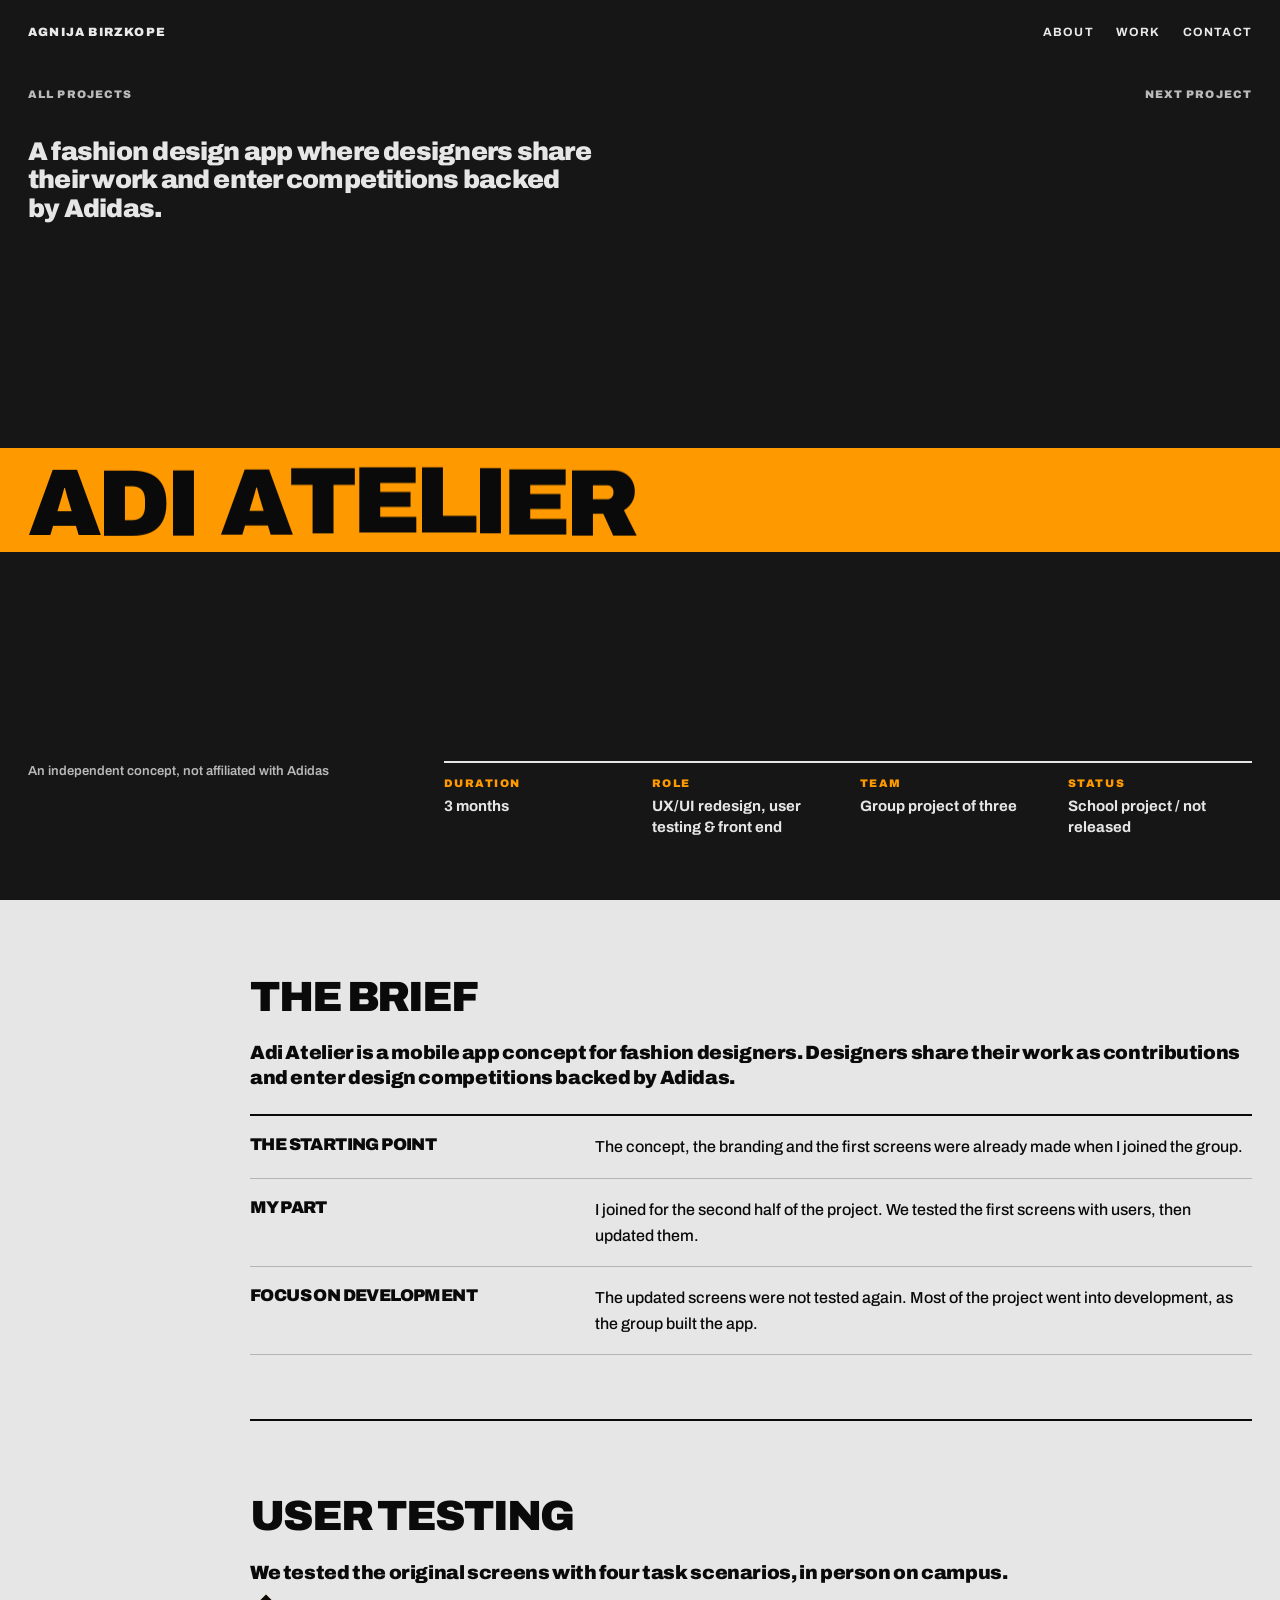
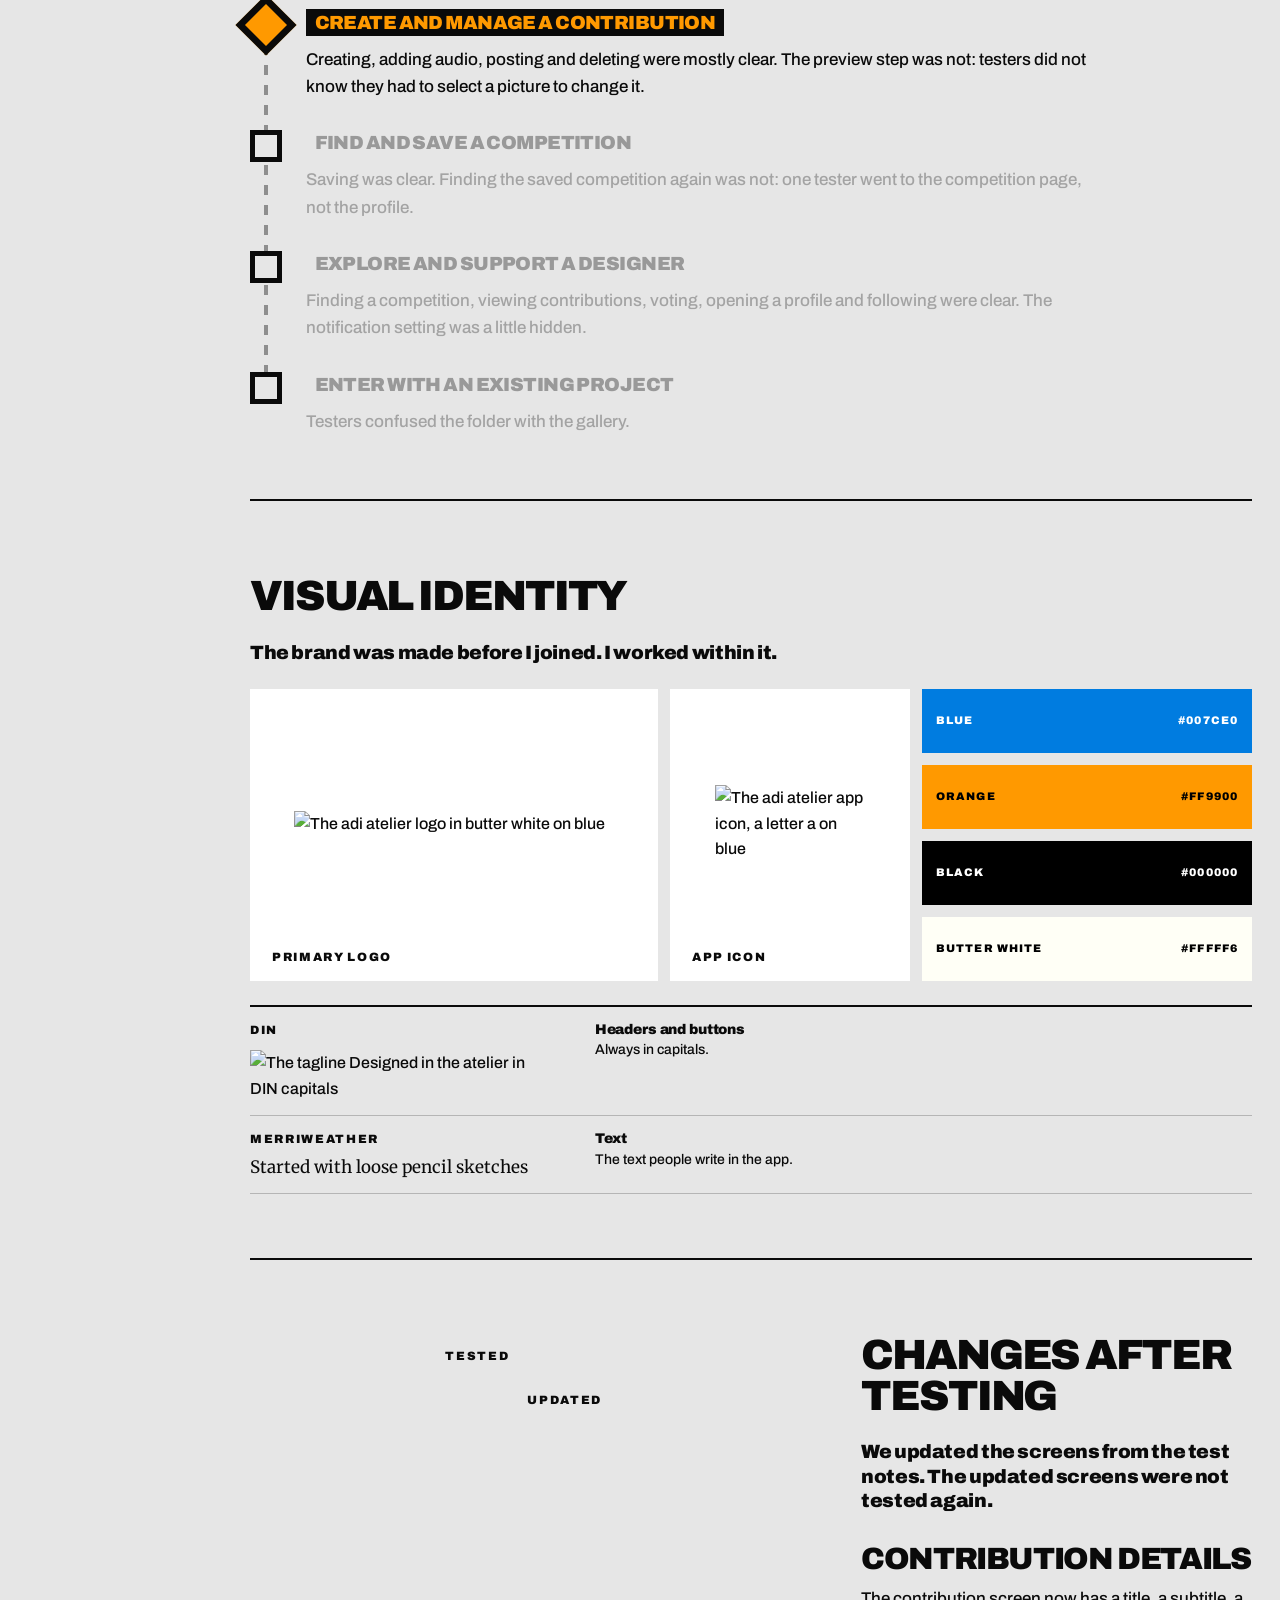
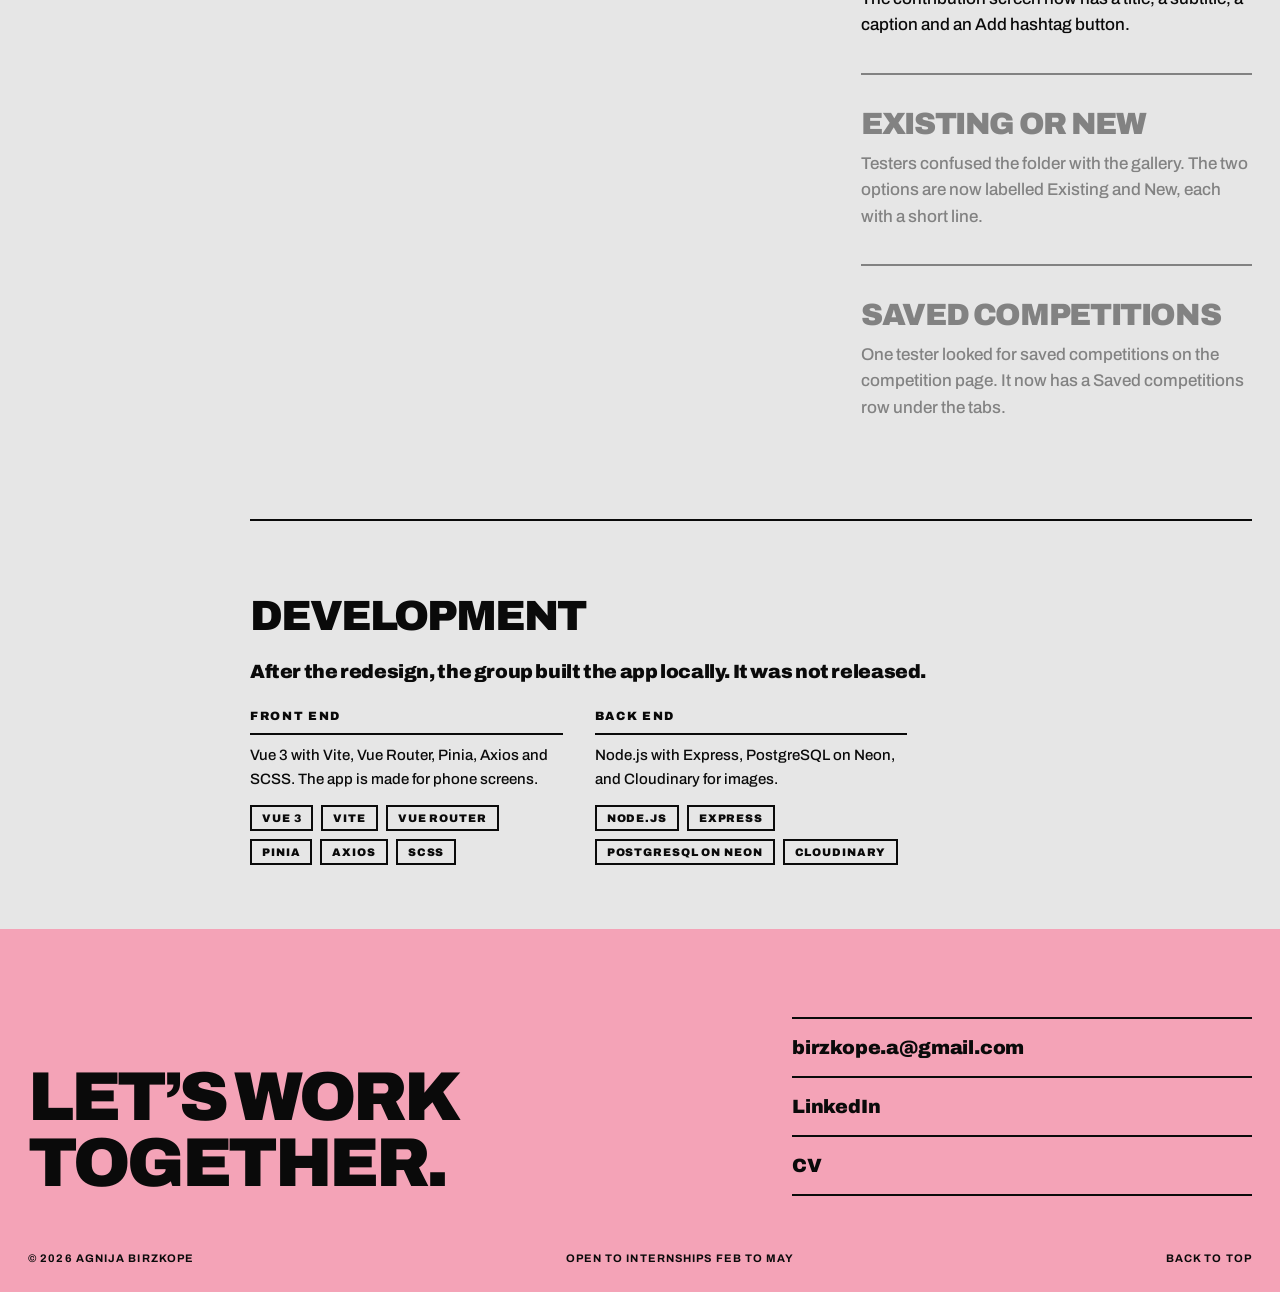
==== commit 90d8bb2a: "Adi Atelier fixes, identity layout, card tweaks, wording clean up Co-Authored-By: Claude Sonnet 5.5 " ====
--- a/adi-atelier.html
+++ b/adi-atelier.html
@@ -3,7 +3,7 @@
 <head>
   <meta charset="utf-8">
   <meta name="viewport" content="width=device-width, initial-scale=1">
-  <title>Adi Atelier case study — Agnija Birzkope</title>
+  <title>Adi Atelier case study | Agnija Birzkope</title>
   <meta name="description" content="A fashion design app where designers share their work and enter competitions backed by Adidas.">
   <link rel="preconnect" href="https://fonts.googleapis.com">
   <link rel="preconnect" href="https://fonts.gstatic.com" crossorigin>
@@ -29,7 +29,7 @@
   <h1 class="hero__band"><span class="wide">Adi Atelier</span></h1>
   <div class="wide hero__bottom">
     <div class="hero__cta">
-      <p class="hero__note">A school project, not affiliated with Adidas</p>
+      <p class="hero__note">An independent concept, not affiliated with Adidas</p>
     </div>
     <dl class="facts">
       <div><dt>Duration</dt><dd>3 months</dd></div>
@@ -46,11 +46,11 @@
     <div class="sec__main">
       <h2 id="h-context">The brief</h2>
 
-      <p class="statement">Adi Atelier is a mobile app for fashion designers. Designers share their work as contributions and enter design competitions backed by Adidas.</p>
+      <p class="statement">Adi Atelier is a mobile app concept for fashion designers. Designers share their work as contributions and enter design competitions backed by Adidas.</p>
       <div class="rows">
         <div class="row"><h3>The starting point</h3><p>The concept, the branding and the first screens were already made when I joined the group.</p></div>
         <div class="row"><h3>My part</h3><p>I joined for the second half of the project. We tested the first screens with users, then updated them.</p></div>
-        <div class="row"><h3>After the design</h3><p>The updated screens were not tested again. The group then moved on to development.</p></div>
+        <div class="row"><h3>Focus on development</h3><p>The updated screens were not tested again. Most of the project went into development, as the group built the app.</p></div>
       </div>
     </div>
   </div>
@@ -139,15 +139,6 @@
         <div><h3 class="label">Front end</h3><p>Vue 3 with Vite, Vue Router, Pinia, Axios and SCSS. The app is made for phone screens.</p><ul class="chips"><li>Vue 3</li><li>Vite</li><li>Vue Router</li><li>Pinia</li><li>Axios</li><li>SCSS</li></ul></div>
         <div><h3 class="label">Back end</h3><p>Node.js with Express, PostgreSQL on Neon, and Cloudinary for images.</p><ul class="chips"><li>Node.js</li><li>Express</li><li>PostgreSQL on Neon</li><li>Cloudinary</li></ul></div>
       </div>
-      <h3 class="subtitle">My part</h3>
-      <p class="statement">I worked mostly on the front end. These are the parts of the app I built.</p>
-      <div class="rows">
-        <div class="row"><h3>Choosing music</h3><p>A page where designers search for a song and pick one for their contribution. The chosen song is highlighted.</p></div>
-        <div class="row"><h3>Hashtags</h3><p>A page with hashtag cards, so designers can add hashtags to their contribution.</p></div>
-        <div class="row"><h3>Preview pictures</h3><p>The step where designers pick which pictures show on the preview of their contribution.</p></div>
-        <div class="row"><h3>Competition pages</h3><p>The Now, Soon, Finished and Saved pages, with a card for each competition and the time left. Competitions can be saved and kept together on the Saved page.</p></div>
-        <div class="row"><h3>Back end set-up</h3><p>I also set up the first version of the back end.</p></div>
-      </div>
     </div>
   </div>
 </section>
--- a/case.css
+++ b/case.css
@@ -32,6 +32,7 @@
 
 /* ---------- text ---------- */
 main p { max-width: var(--measure); }
+.sec__main > p { max-width: none; }
 main p + p { margin-top: .8em; }
 h1, h2, h3, h4 { font-weight: 900; color: inherit; }
 h3 { font-size: 16px; line-height: 1.3; letter-spacing: -.02em; }
@@ -290,11 +291,12 @@
 .lead .statement { grid-column: 1 / span 2; }
 .lead__screen { grid-column: 3; margin: 0; }
 .lead__screen img { display: block; width: min(100%, 230px); height: auto; margin: 0 auto; cursor: zoom-in; box-shadow: 0 12px 28px rgba(10, 10, 10, .22); }
-.brand--adi .marks { display: grid; grid-template-columns: repeat(2, minmax(0, 1fr)); gap: 20px; align-items: start; }
-.mark { margin: 0; }
-.mark img { display: block; width: 100%; height: auto; box-shadow: 8px 8px 0 var(--pink); }
-.mark--icon img { width: min(100%, 220px); }
-.mark figcaption { margin-top: 16px; }
+.brand--adi { gap: 12px; }
+.brand--adi .marks { display: grid; grid-template-columns: minmax(0, 1.7fr) minmax(0, 1fr); gap: 12px; align-items: stretch; }
+.mark { display: flex; flex-direction: column; justify-content: space-between; margin: 0; padding: 22px 22px 0; background: #fff; min-height: 260px; }
+.mark img { display: block; width: min(100%, 320px); height: auto; margin: auto; }
+.mark--icon img { width: min(100%, 150px); }
+.mark figcaption { padding: 12px 0 14px; margin: 0; }
 .swatches--four { grid-template-rows: repeat(4, minmax(0, 1fr)); }
 .swatches--four .swatch { align-items: center; }
 .sample-img { display: block; width: min(100%, 300px); height: auto; margin-top: 10px; }
@@ -467,6 +469,7 @@
 .idgrid__right .rows.fonts { margin: 0; }
 
 /* title band letters: rise in one by one, then ride the wave (script in case.js) */
+.hero__band .wide { word-spacing: .14em; }
 .ch-word { display: inline-block; vertical-align: top; white-space: nowrap; overflow: hidden; padding: .1em .12em .1em .04em; margin: -.1em -.12em -.1em -.04em; }
 .ch { display: inline-block; animation: chRise 1s var(--ease, cubic-bezier(.2, .7, .2, 1)) both; animation-delay: calc(.5s + var(--i) * .045s); }
 .ch > span { display: inline-block; will-change: transform; }
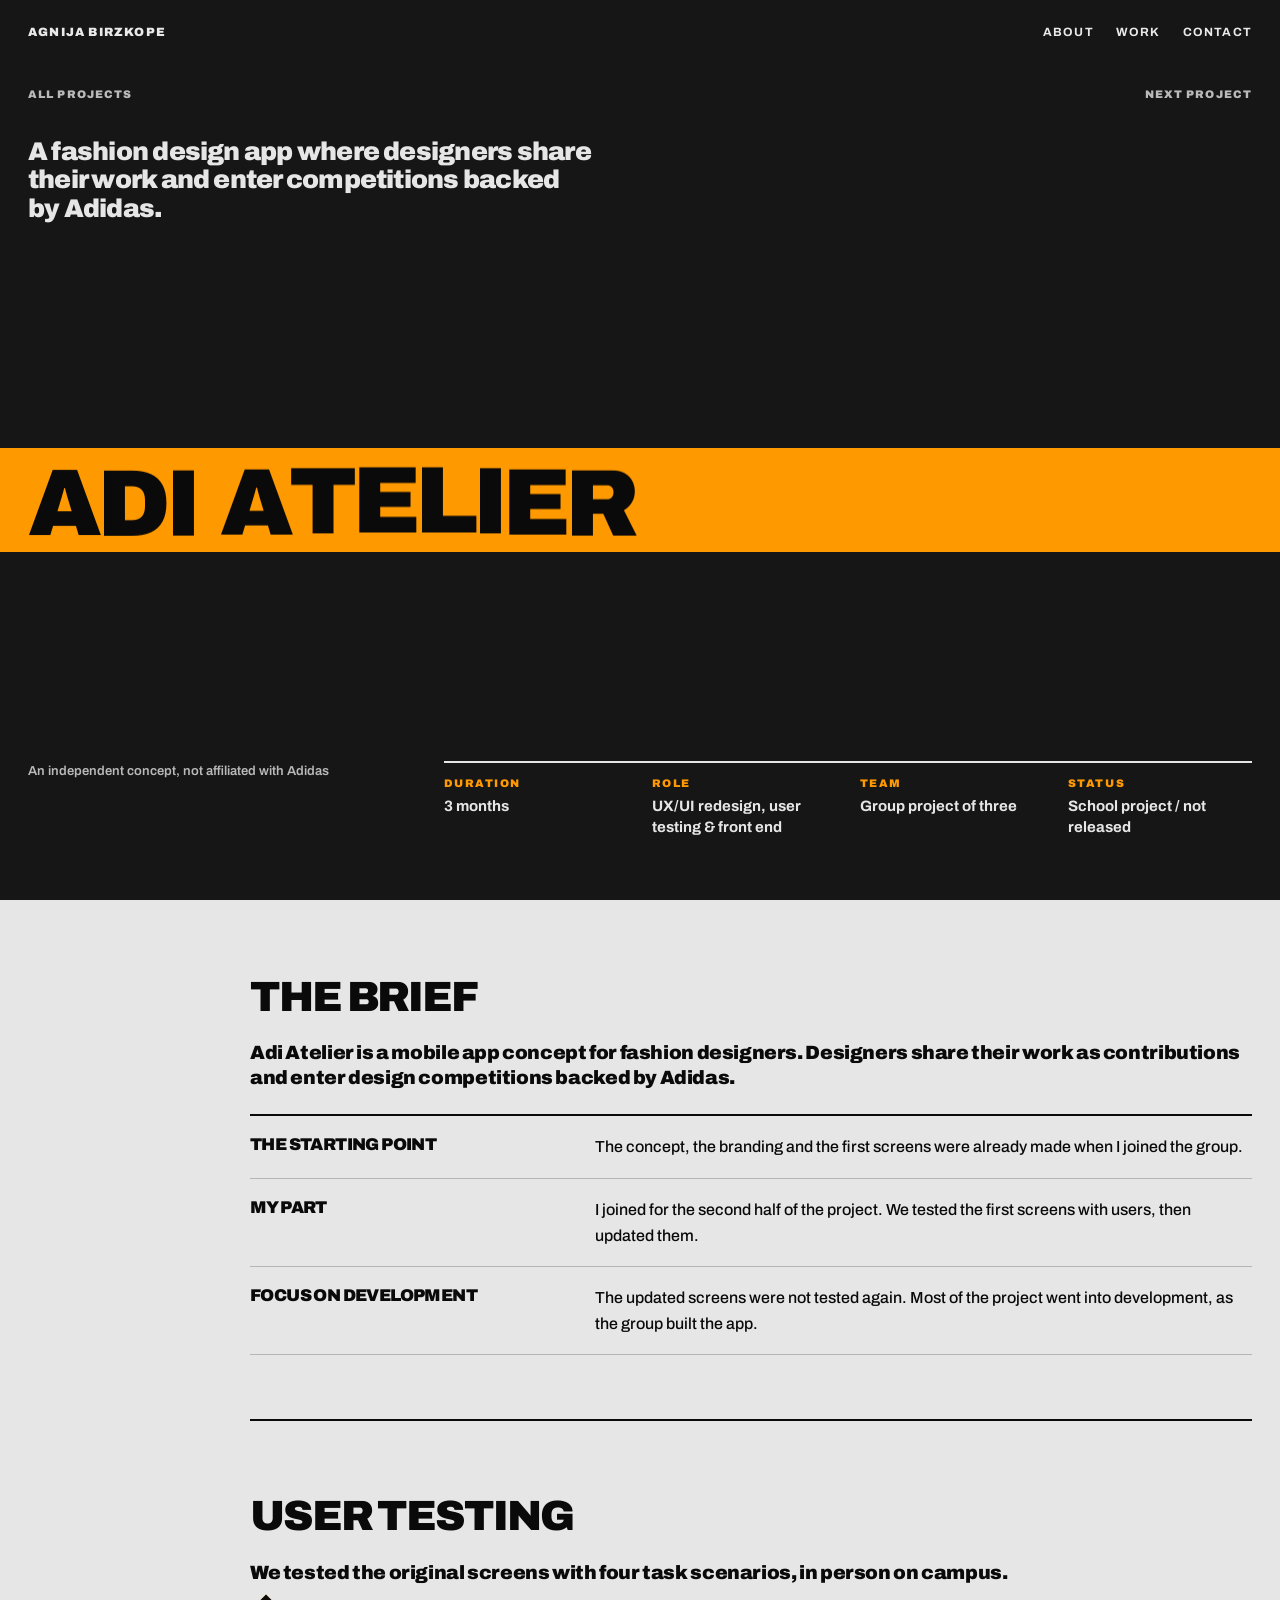
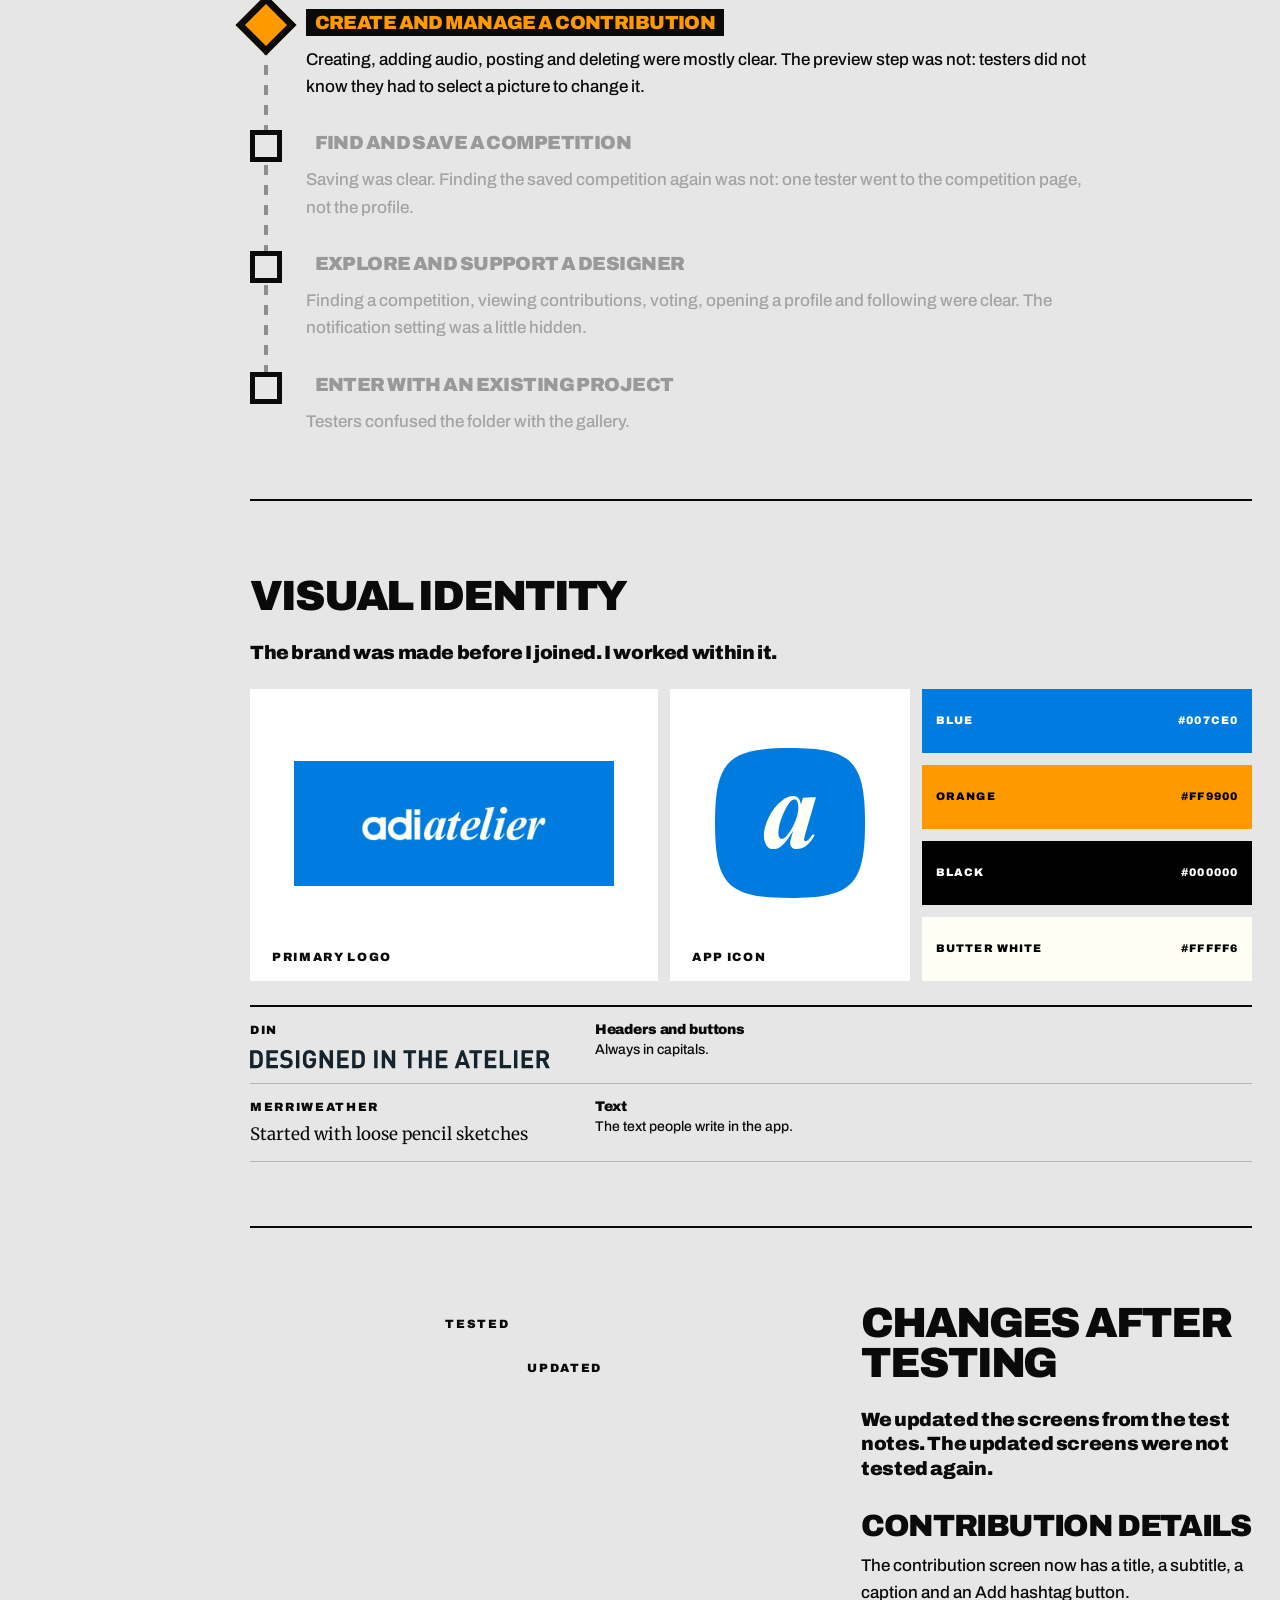
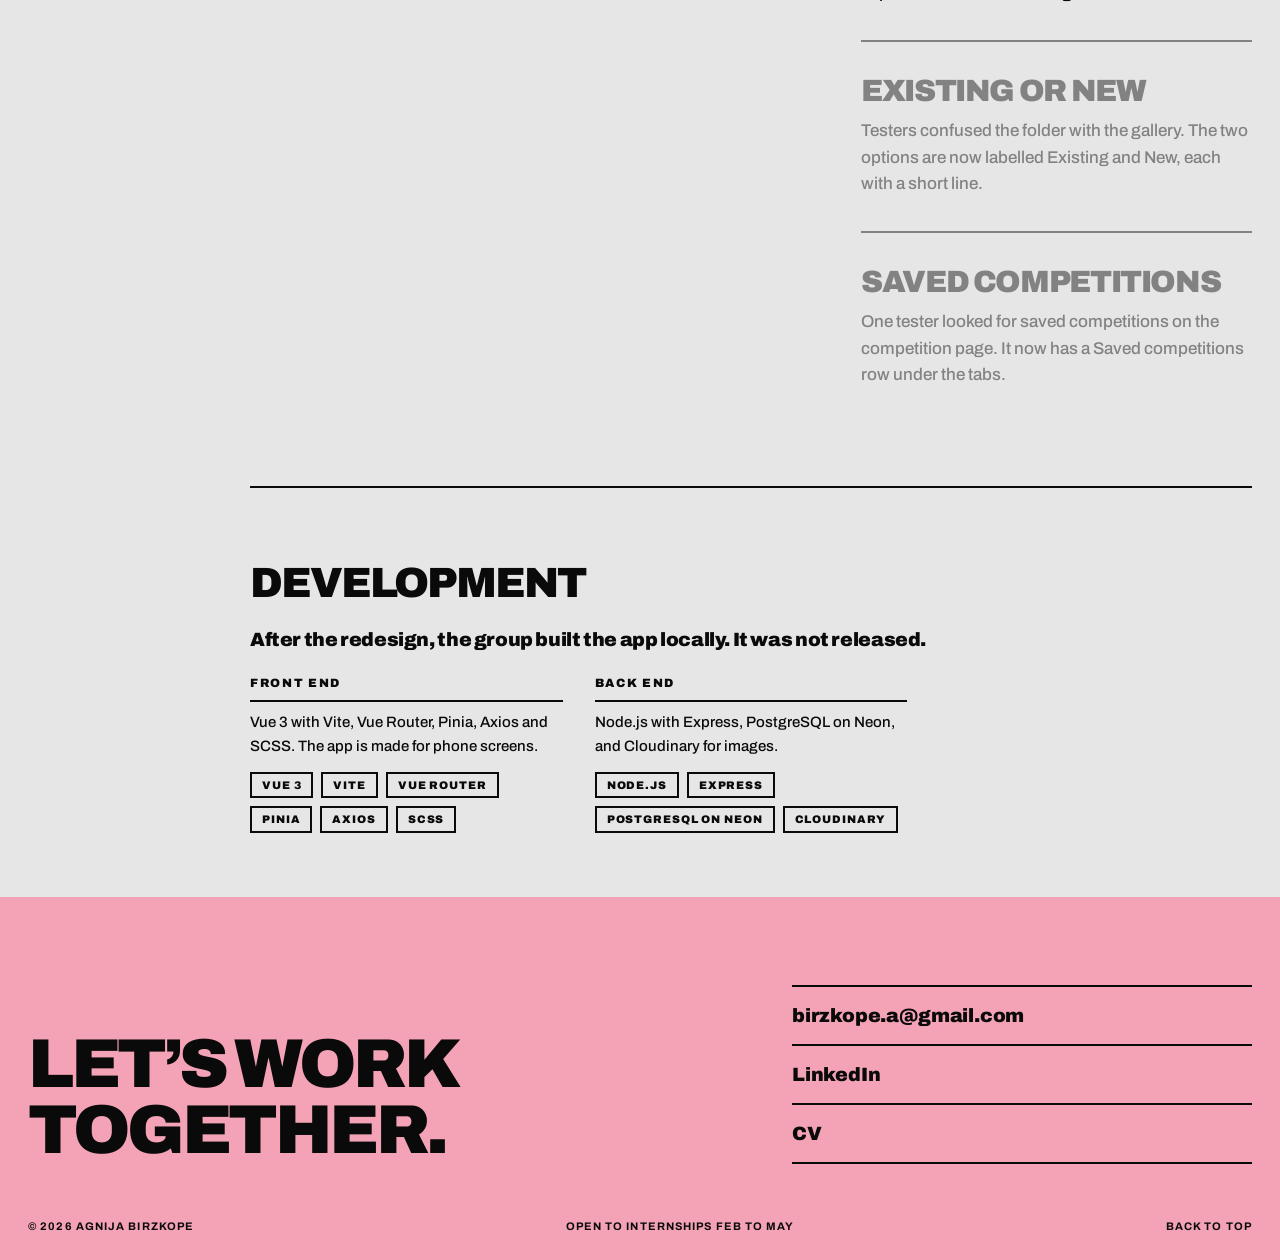
==== commit 26f5708e: "Host all images, videos and the CV from this project instead of the old Vercel site Co-Authored-By: " ====
--- a/adi-atelier.html
+++ b/adi-atelier.html
@@ -82,8 +82,8 @@
       <p class="statement">The brand was made before I joined. I worked within it.</p>
       <div class="brand brand--adi">
         <div class="marks">
-          <figure class="mark mark--logo"><img src="https://agnijabirzkope-portfolio.vercel.app/assets/case-studies/adi-atelier/logo.webp?v=1" alt="The adi atelier logo in butter white on blue" loading="lazy"><figcaption class="label">Primary logo</figcaption></figure>
-          <figure class="mark mark--icon"><img src="https://agnijabirzkope-portfolio.vercel.app/assets/case-studies/adi-atelier/icon.svg?v=1" alt="The adi atelier app icon, a letter a on blue" loading="lazy"><figcaption class="label">App icon</figcaption></figure>
+          <figure class="mark mark--logo"><img src="assets/case-studies/adi-atelier/logo.webp" alt="The adi atelier logo in butter white on blue" loading="lazy"><figcaption class="label">Primary logo</figcaption></figure>
+          <figure class="mark mark--icon"><img src="assets/case-studies/adi-atelier/icon.svg" alt="The adi atelier app icon, a letter a on blue" loading="lazy"><figcaption class="label">App icon</figcaption></figure>
         </div>
         <div class="swatches swatches--four">
           <div class="swatch" style="background:#007ce0;color:#fff"><p class="label">Blue</p><em>#007CE0</em></div>
@@ -93,7 +93,7 @@
         </div>
       </div>
       <div class="rows fonts">
-        <div class="row"><div><p class="label">DIN</p><img class="sample-img" src="https://agnijabirzkope-portfolio.vercel.app/assets/case-studies/adi-atelier/din-sample.svg?v=1" alt="The tagline Designed in the atelier in DIN capitals" loading="lazy"></div><div><h3>Headers and buttons</h3><p>Always in capitals.</p></div></div>
+        <div class="row"><div><p class="label">DIN</p><img class="sample-img" src="assets/case-studies/adi-atelier/din-sample.svg" alt="The tagline Designed in the atelier in DIN capitals" loading="lazy"></div><div><h3>Headers and buttons</h3><p>Always in capitals.</p></div></div>
         <div class="row"><div><p class="label">Merriweather</p><p class="sample sample--merri">Started with loose pencil sketches</p></div><div><h3>Text</h3><p>The text people write in the app.</p></div></div>
       </div>
     </div>
@@ -111,17 +111,17 @@
         <article class="dec__item">
           <h3>Contribution details</h3>
           <p>The contribution screen now has a title, a subtitle, a caption and an Add hashtag button.</p>
-          <div class="shots"><figure><img src="https://agnijabirzkope-portfolio.vercel.app/assets/case-studies/adi-atelier/v1-post.webp?v=4" alt="The tested contribution screen with a preview and a list of options" loading="lazy" data-zoom><figcaption class="label">Tested</figcaption></figure><figure><img src="https://agnijabirzkope-portfolio.vercel.app/assets/case-studies/adi-atelier/v2-post.webp?v=4" alt="The updated contribution screen with a title field, an Add photo area, a subtitle, a caption with an Add hashtag button and more photo slots" loading="lazy" data-zoom><figcaption class="label">Updated</figcaption></figure></div>
+          <div class="shots"><figure><img src="assets/case-studies/adi-atelier/v1-post.webp" alt="The tested contribution screen with a preview and a list of options" loading="lazy" data-zoom><figcaption class="label">Tested</figcaption></figure><figure><img src="assets/case-studies/adi-atelier/v2-post.webp" alt="The updated contribution screen with a title field, an Add photo area, a subtitle, a caption with an Add hashtag button and more photo slots" loading="lazy" data-zoom><figcaption class="label">Updated</figcaption></figure></div>
         </article>
         <article class="dec__item">
           <h3>Existing or new</h3>
           <p>Testers confused the folder with the gallery. The two options are now labelled Existing and New, each with a short line.</p>
-          <div class="shots"><figure><img src="https://agnijabirzkope-portfolio.vercel.app/assets/case-studies/adi-atelier/v1-entry.webp?v=4" alt="The tested choice screen with the labels Select and Create new" loading="lazy" data-zoom><figcaption class="label">Tested</figcaption></figure><figure><img src="https://agnijabirzkope-portfolio.vercel.app/assets/case-studies/adi-atelier/v2-entry.webp?v=4" alt="The updated choice screen with Existing and New options" loading="lazy" data-zoom><figcaption class="label">Updated</figcaption></figure></div>
+          <div class="shots"><figure><img src="assets/case-studies/adi-atelier/v1-entry.webp" alt="The tested choice screen with the labels Select and Create new" loading="lazy" data-zoom><figcaption class="label">Tested</figcaption></figure><figure><img src="assets/case-studies/adi-atelier/v2-entry.webp" alt="The updated choice screen with Existing and New options" loading="lazy" data-zoom><figcaption class="label">Updated</figcaption></figure></div>
         </article>
         <article class="dec__item">
           <h3>Saved competitions</h3>
           <p>One tester looked for saved competitions on the competition page. It now has a Saved competitions row under the tabs.</p>
-          <div class="shots"><figure><img src="https://agnijabirzkope-portfolio.vercel.app/assets/case-studies/adi-atelier/v1-competition.webp?v=4" alt="The tested competition page with the tabs Now, Soon, Finished and Saved" loading="lazy" data-zoom><figcaption class="label">Tested</figcaption></figure><figure><img src="https://agnijabirzkope-portfolio.vercel.app/assets/case-studies/adi-atelier/v2-competition.webp?v=4" alt="The updated competition page with a Saved competitions row under the tabs" loading="lazy" data-zoom><figcaption class="label">Updated</figcaption></figure></div>
+          <div class="shots"><figure><img src="assets/case-studies/adi-atelier/v1-competition.webp" alt="The tested competition page with the tabs Now, Soon, Finished and Saved" loading="lazy" data-zoom><figcaption class="label">Tested</figcaption></figure><figure><img src="assets/case-studies/adi-atelier/v2-competition.webp" alt="The updated competition page with a Saved competitions row under the tabs" loading="lazy" data-zoom><figcaption class="label">Updated</figcaption></figure></div>
         </article>
       </div>
     </div>
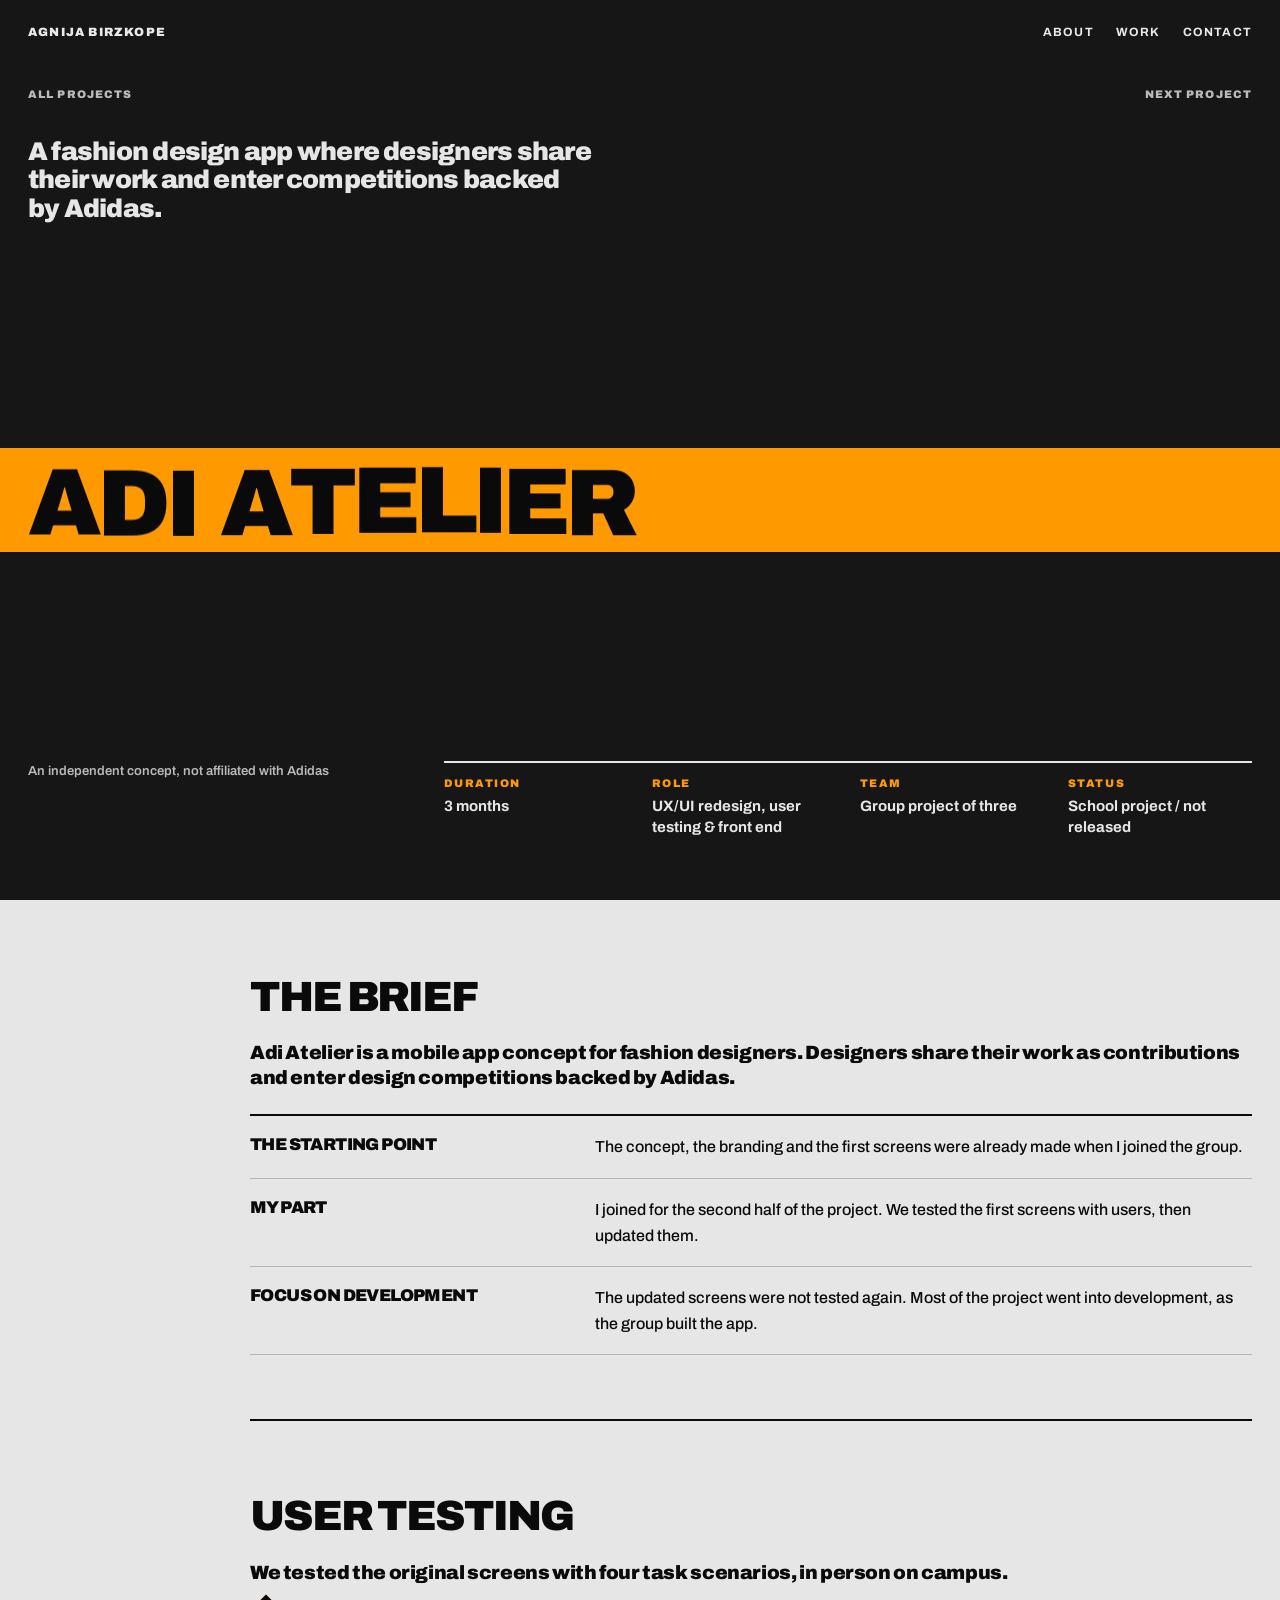
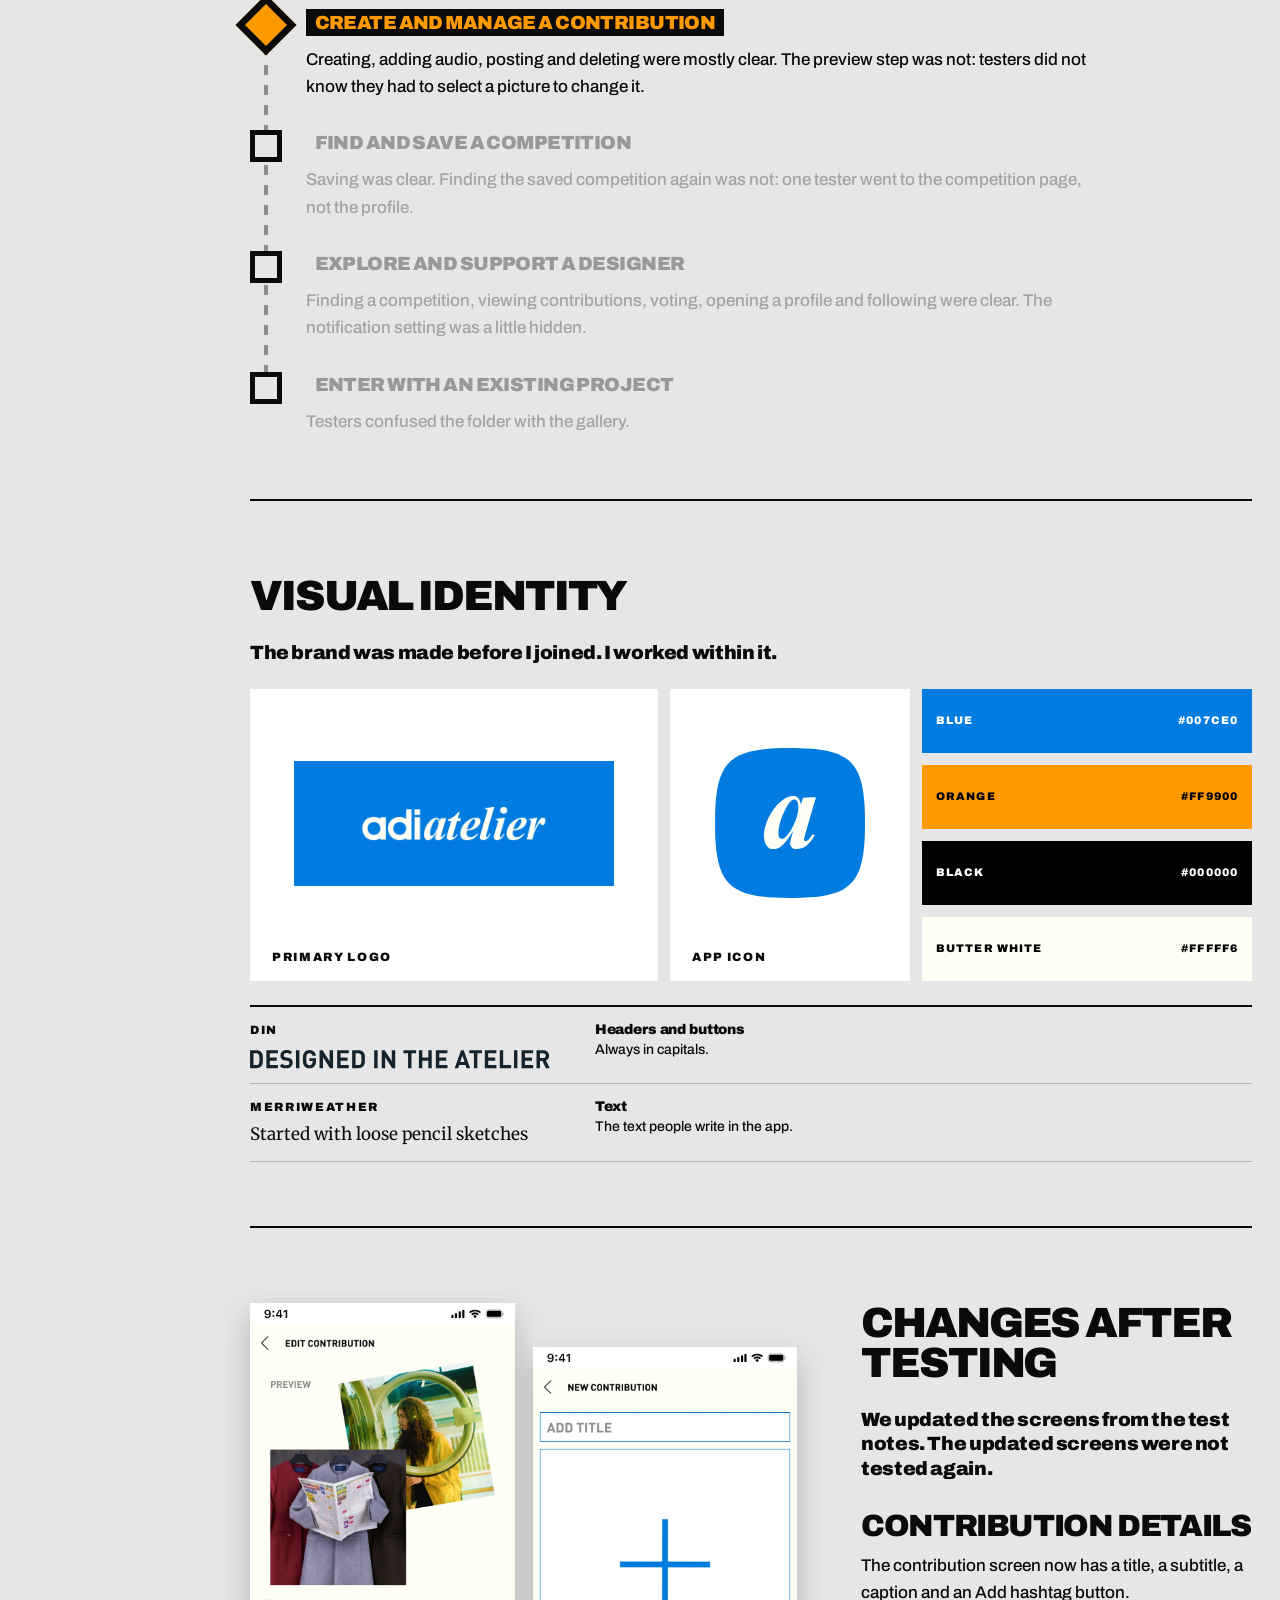
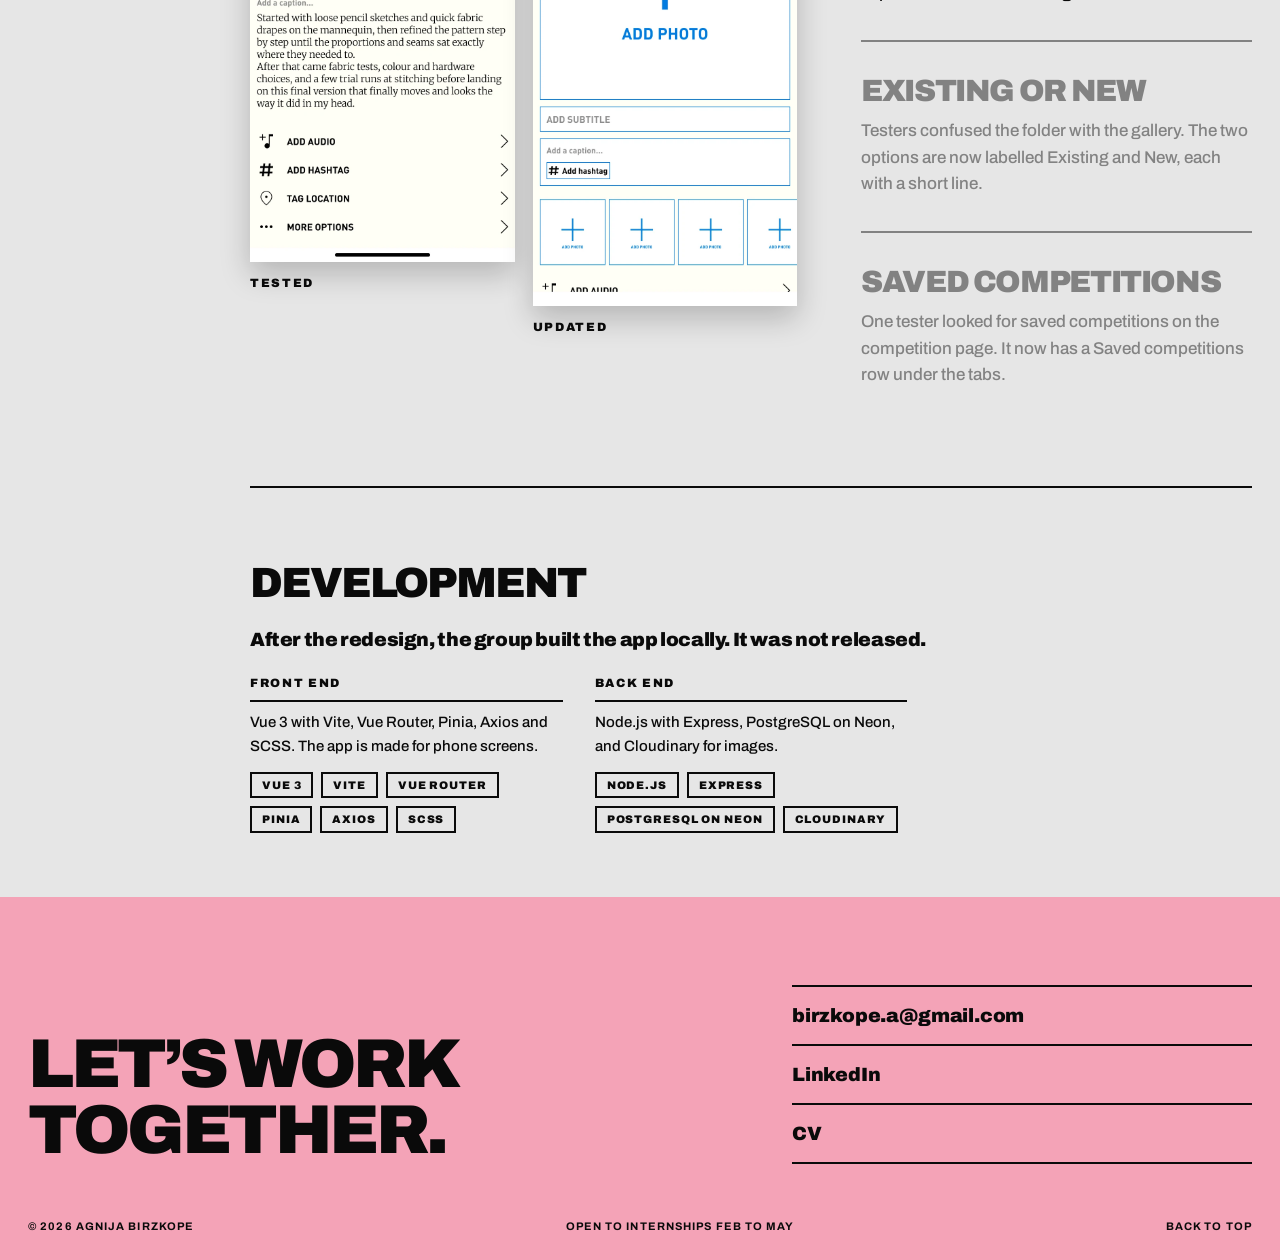
==== commit 3abbecb0: "Next project follows the new card order Co-Authored-By: Claude Sonnet 5.5 <noreply@anthropic.com>" ====
--- a/adi-atelier.html
+++ b/adi-atelier.html
@@ -23,7 +23,7 @@
 
 <header class="hero">
   <div class="wide hero__top">
-    <nav class="crumbs" aria-label="Projects"><a href="index.html#work">All projects</a><a href="learneez.html">Next project</a></nav>
+    <nav class="crumbs" aria-label="Projects"><a href="index.html#work">All projects</a><a href="tool.html">Next project</a></nav>
     <p class="hero__lead">A fashion design app where designers share their work and enter competitions backed by Adidas.</p>
   </div>
   <h1 class="hero__band"><span class="wide">Adi Atelier</span></h1>
--- a/case.css
+++ b/case.css
@@ -42,8 +42,6 @@
 .statement { max-width: none !important; font-size: clamp(17px, 1.5vw, 22px); font-weight: 900; line-height: 1.28; letter-spacing: -.02em; }
 .link { font-weight: 900; text-decoration: underline; text-decoration-thickness: 3px; text-underline-offset: 4px; text-decoration-color: var(--pink); }
 .link:hover { background: var(--pink); }
-.slashes { display: flex; flex-wrap: wrap; row-gap: 2px; }
-.slashes li:not(:last-child)::after { content: "/"; margin: 0 .55em; opacity: .5; }
 .bullets li { position: relative; padding-left: 16px; max-width: var(--measure); }
 .bullets li + li { margin-top: 8px; }
 .bullets li::before { content: ""; position: absolute; left: 0; top: .62em; width: 6px; height: 6px; background: var(--ink); }
@@ -66,7 +64,6 @@
 .hero .btn { padding: 15px 26px; background: var(--pink); color: var(--ink); font-size: 13px; }
 .facts { display: grid; grid-template-columns: repeat(4, minmax(0, 1fr)); gap: 0 24px; border-top: 2px solid var(--grey); }
 .facts > div { padding: 12px 0 14px; }
-.facts__wide { grid-column: 1 / -1; border-top: 1px solid rgba(230, 230, 230, .28); }
 .facts dt { margin-bottom: 3px; color: var(--pink); font-size: 11px; font-weight: 900; letter-spacing: .14em; text-transform: uppercase; }
 .facts dd { font-size: 15px; font-weight: 700; line-height: 1.4; }
 
@@ -167,7 +164,6 @@
 .dec__item h3 { margin-bottom: 6px; font-size: 19px; text-transform: uppercase; letter-spacing: -.035em; }
 .dec__item h4 { margin-bottom: 2px; font-size: 16px; text-transform: uppercase; letter-spacing: -.02em; }
 .issue { margin-bottom: 6px; padding-left: 10px; border-left: 4px solid var(--pink); font-weight: 800; }
-.callout { margin-top: 12px !important; padding: 10px 14px; background: var(--white); font-size: 14px; font-weight: 600; }
 /* key decisions: the screens stay in a pink stage on the left while you read, and change with the decision on the right.
    Three screens sit side by side, each one stepped a little lower than the last, so every one stays fully readable; hover brings one to the front, click shows it whole. */
 .has-stage .sec__grid { grid-template-columns: minmax(0, 7fr) minmax(0, 5fr); }
@@ -289,8 +285,6 @@
 /* ---------- Adi Atelier page ---------- */
 .lead { display: grid; grid-template-columns: var(--cols); gap: 0 32px; align-items: start; }
 .lead .statement { grid-column: 1 / span 2; }
-.lead__screen { grid-column: 3; margin: 0; }
-.lead__screen img { display: block; width: min(100%, 230px); height: auto; margin: 0 auto; cursor: zoom-in; box-shadow: 0 12px 28px rgba(10, 10, 10, .22); }
 .brand--adi { gap: 12px; }
 .brand--adi .marks { display: grid; grid-template-columns: minmax(0, 1.7fr) minmax(0, 1fr); gap: 12px; align-items: stretch; }
 .mark { display: flex; flex-direction: column; justify-content: space-between; margin: 0; padding: 22px 22px 0; background: #fff; min-height: 260px; }
@@ -304,22 +298,12 @@
 .changes { display: grid; }
 .change { display: grid; grid-template-columns: var(--cols); gap: 0 32px; align-items: start; padding: 30px 0; border-top: 2px solid var(--ink); }
 .change:first-child { border-top: 0; padding-top: 8px; }
-.change__text h3 { margin-bottom: 10px; font-size: clamp(22px, 2.2vw, 30px); line-height: 1; letter-spacing: -.045em; text-transform: uppercase; }
-.change__shot { margin: 0; }
-.change__shot img { display: block; width: min(100%, 250px); height: auto; margin: 0 auto; cursor: zoom-in; box-shadow: 0 12px 28px rgba(10, 10, 10, .22); }
-.change__shot figcaption { margin: 16px auto 0; width: min(100%, 250px); }
-@media (max-width: 900px) {
-  .lead__screen img { width: min(100%, 200px); }
-}
 @media (max-width: 620px) {
   .lead { grid-template-columns: minmax(0, 1fr); gap: 22px; }
-  .lead .statement, .lead__screen { grid-column: 1; }
-  .lead__screen img { margin: 0; }
+  .lead .statement { grid-column: 1; }
   .brand--adi .marks { grid-template-columns: repeat(2, minmax(0, 1fr)); gap: 14px; }
   .swatches--four { grid-template-columns: repeat(2, minmax(0, 1fr)); grid-template-rows: none; }
   .change { grid-template-columns: repeat(2, minmax(0, 1fr)); gap: 18px 16px; }
-  .change__text { grid-column: 1 / -1; }
-  .change__shot img, .change__shot figcaption { width: 100%; }
 }
 
 /* Adi Atelier: the user-test route runs downwards on every width */
@@ -405,10 +389,6 @@
 .rec { padding: 18px 0 22px; border-top: 2px solid var(--ink); }
 .rec h3 { margin-bottom: 8px; font-size: clamp(20px, 2vw, 26px); line-height: 1; letter-spacing: -.045em; text-transform: uppercase; }
 .rec p { font-size: 17px; line-height: 1.5; max-width: 30em; }
-.usermap { display: grid; grid-template-columns: repeat(4, minmax(0, 1fr)); gap: 16px; }
-.usermap__group h3 { margin-bottom: 10px; padding: 6px 10px; background: var(--ink); color: var(--pink); }
-.usermap__group ul { display: grid; gap: 8px; }
-.usermap__group li { padding: 12px 14px; border: 2px solid var(--ink); font-size: 15px; font-weight: 700; line-height: 1.3; }
 .moodboard { margin: 0; }
 .moodboard img { display: block; width: 100%; height: auto; cursor: zoom-in; }
 .idgrid { display: grid; grid-template-columns: minmax(0, 5fr) minmax(0, 7fr); gap: 16px; align-items: start; }
@@ -417,7 +397,6 @@
 .swatches--strip { display: grid; grid-template-columns: repeat(5, minmax(0, 1fr)); gap: 6px; }
 .swatches--strip .swatch { flex-direction: column; align-items: flex-start; justify-content: flex-end; min-height: 70px; padding: 8px 10px; }
 .moodboard figcaption { margin-top: 12px; }
-.logothumbs--two { grid-template-columns: repeat(2, minmax(0, 1fr)); }
 .sample--inst { font-family: "Instrument Sans", "Archivo", sans-serif; font-weight: 400; font-size: 22px; line-height: 1.15; }
 .sample--inst-5 { font-weight: 500; }
 .sample--inst-6 { font-weight: 600; }
@@ -427,22 +406,15 @@
 .stage__set--4 img:nth-child(3) { margin-top: 64px; }
 .stage__set--4 img:nth-child(4) { margin-top: 96px; }
 .stage__set--4 img:hover { transform: translateY(-8px); }
-@media (max-width: 900px) {
-  .usermap { grid-template-columns: repeat(2, minmax(0, 1fr)); }
-}
 @media (max-width: 620px) {
   .recs { grid-template-columns: minmax(0, 1fr); }
-  .usermap { grid-template-columns: minmax(0, 1fr); }
   .idgrid { grid-template-columns: minmax(0, 1fr); }
   .idgrid__right .mainlogo { height: 190px; }
-  .logothumbs--two { grid-template-columns: repeat(2, minmax(0, 1fr)); }
 }
 .idgrid__right .mainlogo { overflow: hidden; }
 .idgrid__right .mainlogo img { flex: 1 1 0; min-height: 0; width: auto; max-width: 100%; max-height: 100%; object-fit: contain; margin: 0 auto; }
 
 /* a route with two stops */
-.route--two { grid-template-columns: repeat(2, minmax(0, 1fr)); }
-@media (max-width: 620px) { .route--two { grid-template-columns: minmax(0, 1fr); } }
 /* Tool identity: moodboard on the left, logo + colours + logo versions filling the same height on the right */
 .idgrid { grid-template-columns: minmax(0, 4fr) minmax(0, 8fr); align-items: stretch; }
 .idgrid__right { grid-template-rows: auto auto minmax(0, 1fr); align-content: stretch; }
@@ -456,10 +428,8 @@
 .logothumbs--trio { grid-template-columns: repeat(3, minmax(0, 1fr)); }
 .logothumbs--trio figure { height: 170px; min-height: 0; }
 .idgrid { grid-template-columns: minmax(0, 4fr) minmax(0, 8fr); align-items: stretch; }
-.swatches--stack { display: grid; grid-template-rows: repeat(5, minmax(0, 1fr)); gap: 6px; }
-.swatches--stack .swatch { flex-direction: row; align-items: center; justify-content: space-between; min-height: 0; padding: 4px 14px; }
-@media (max-width: 900px) { .idgrid { grid-template-columns: minmax(0, 1fr); } .swatches--stack { grid-template-rows: none; grid-template-columns: repeat(5, minmax(0, 1fr)); } .swatches--stack .swatch { flex-direction: column; align-items: flex-start; justify-content: flex-end; min-height: 70px; padding: 8px 10px; } }
-@media (max-width: 620px) { .logothumbs--trio { grid-template-columns: repeat(3, minmax(0, 1fr)); gap: 8px; } .logothumbs--trio figure { height: 110px; } .swatches--stack { grid-template-columns: minmax(0, 1fr); } .swatches--stack .swatch { flex-direction: row; align-items: center; justify-content: space-between; min-height: 40px; } }
+@media (max-width: 900px) { .idgrid { grid-template-columns: minmax(0, 1fr); } }
+@media (max-width: 620px) { .logothumbs--trio { grid-template-columns: repeat(3, minmax(0, 1fr)); gap: 8px; } .logothumbs--trio figure { height: 110px; } }
 /* font samples: the same size on every page, quiet like the Gymshark ones */
 .sample--inst, .sample--urb { font-size: 16px; line-height: 1.25; }
 
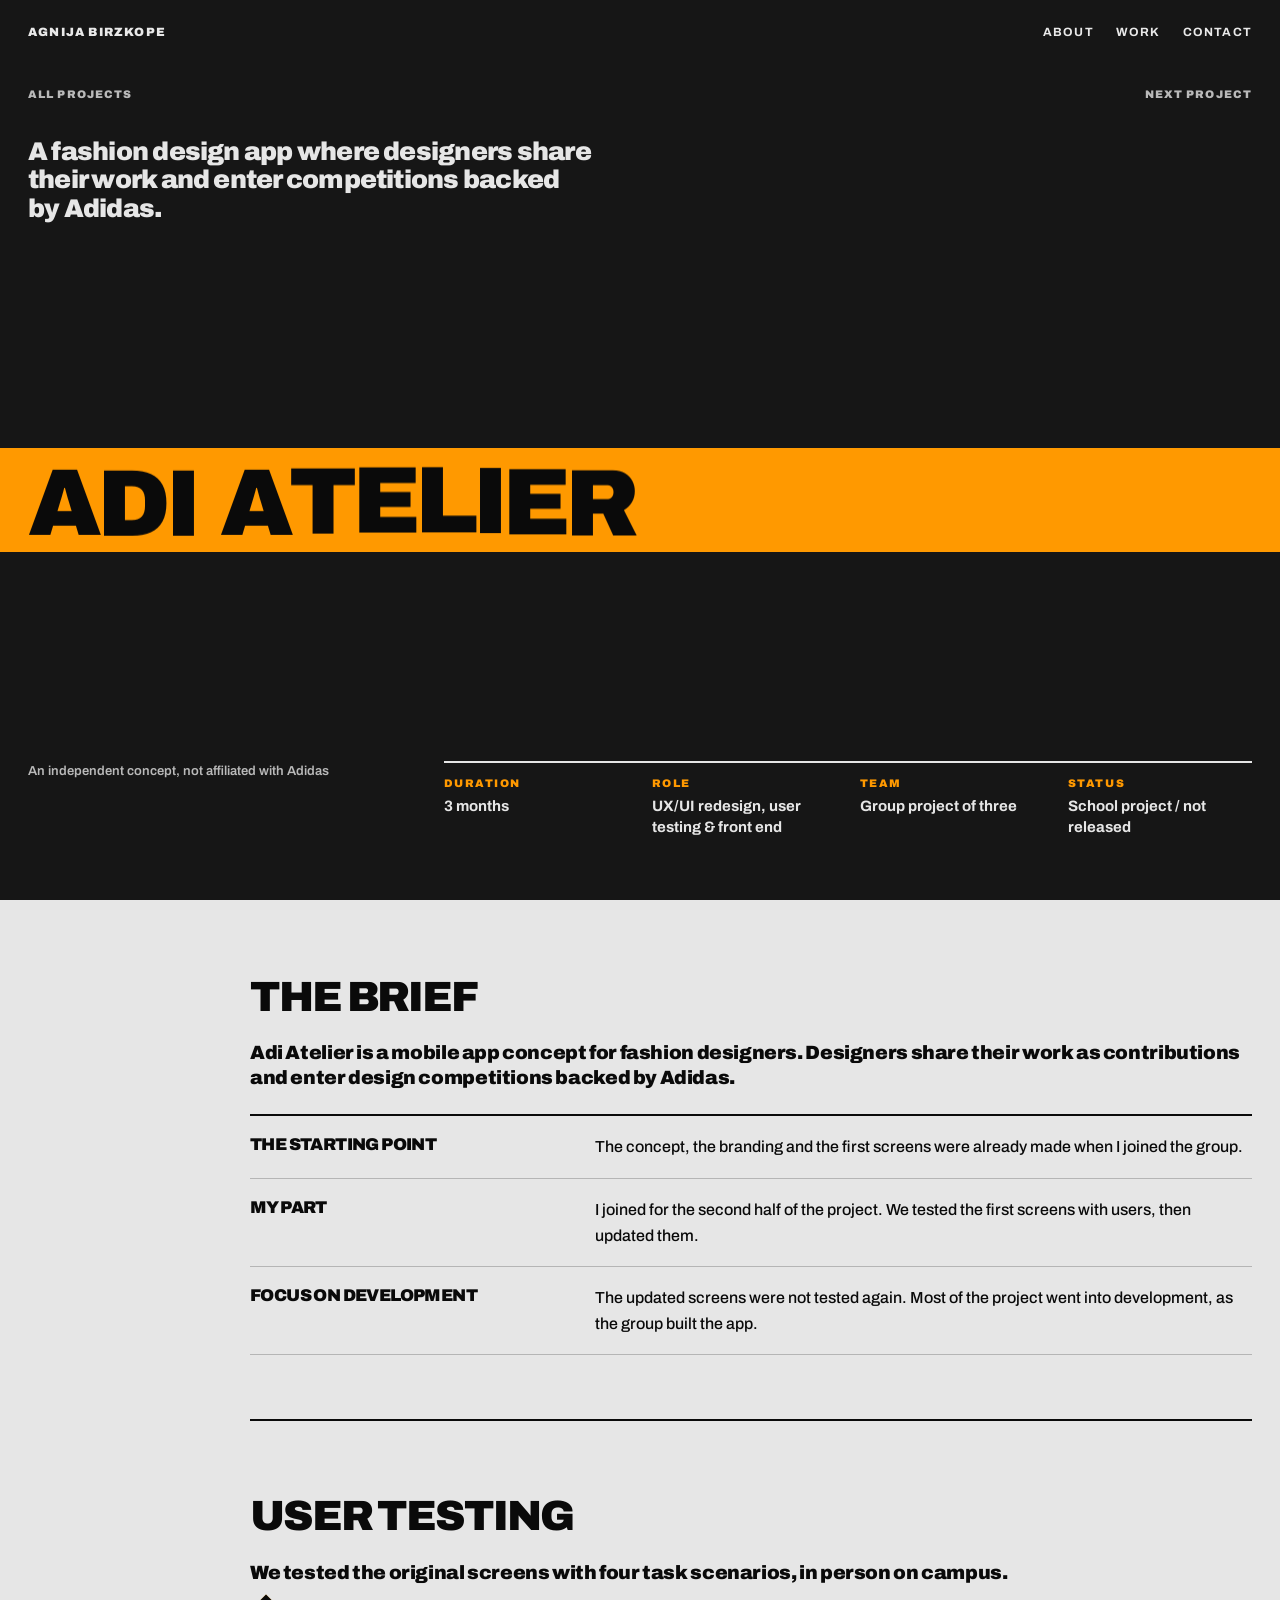
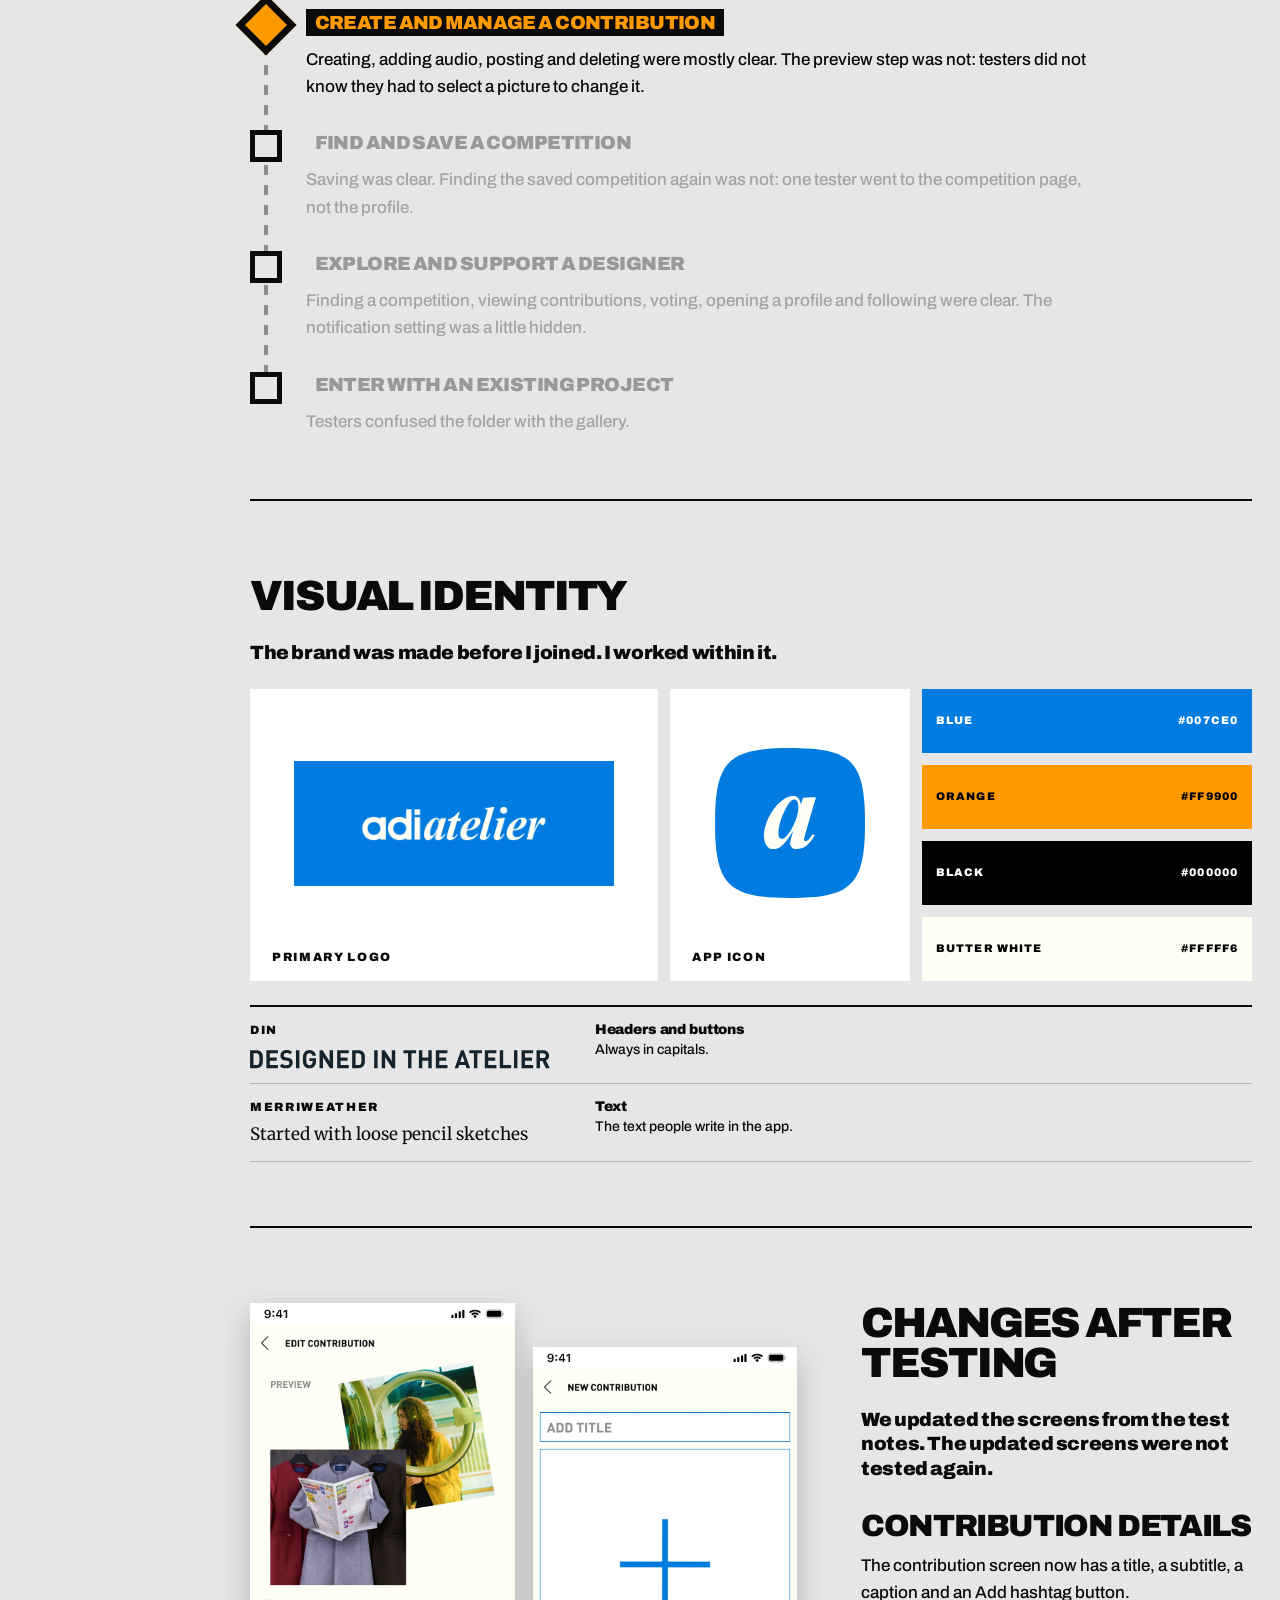
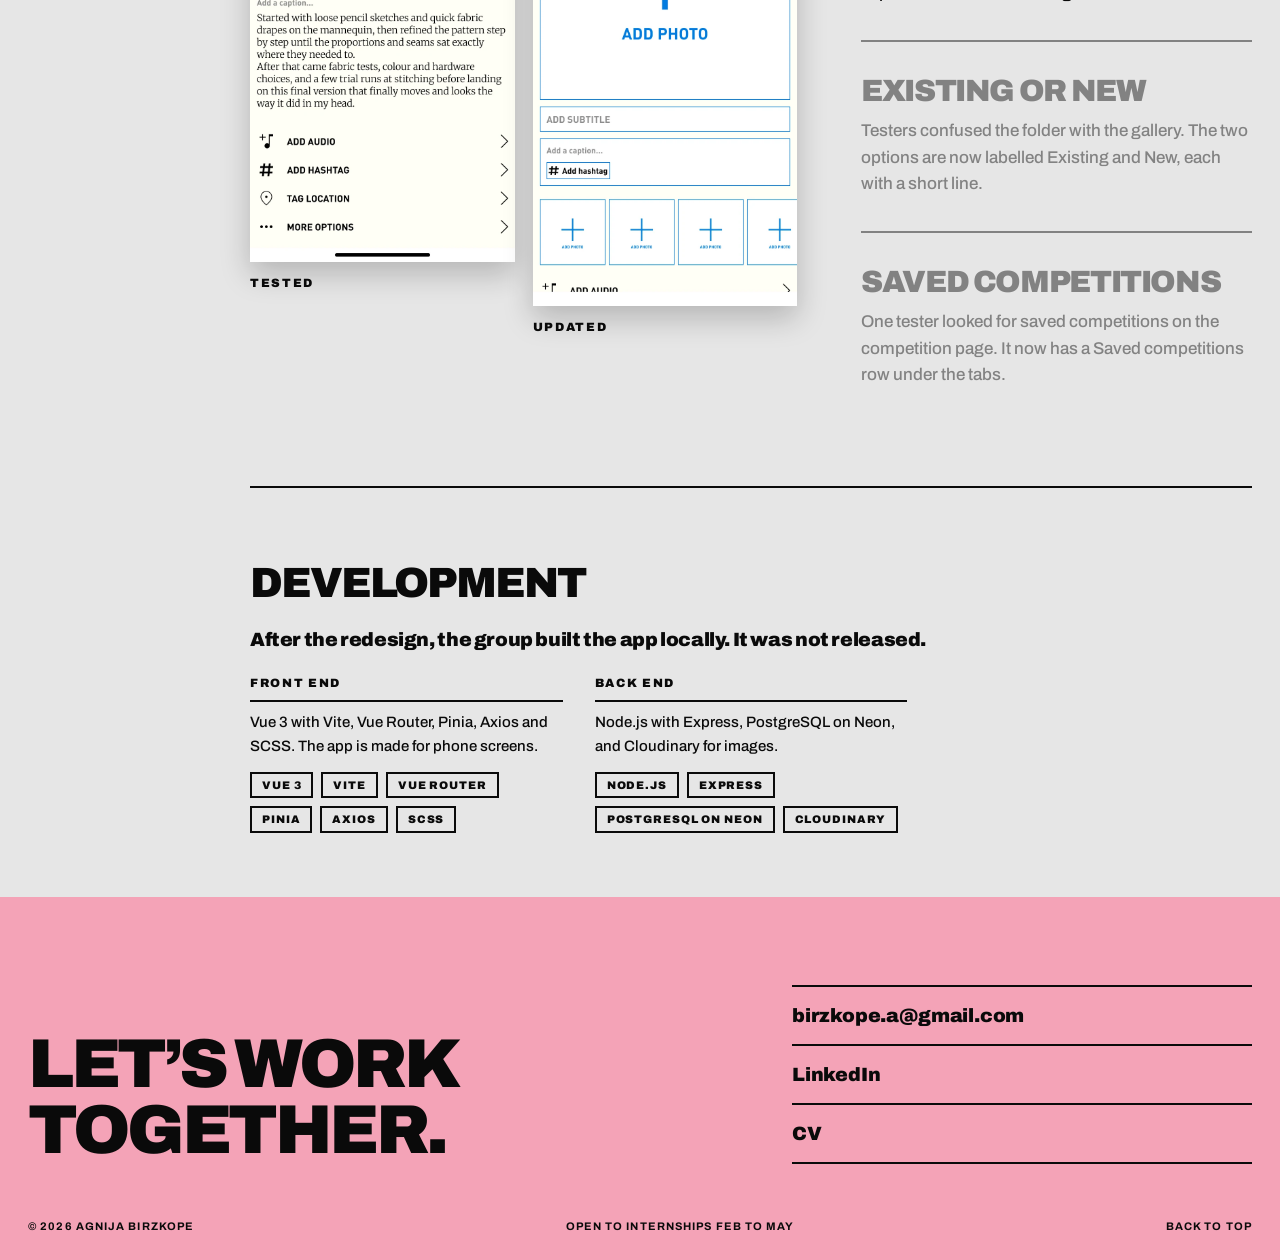
==== commit 92b20d64: "Add the AB on a pink band icon for the browser tab and phone home screens Co-Authored-By: Claude Son" ====
--- a/adi-atelier.html
+++ b/adi-atelier.html
@@ -3,6 +3,9 @@
 <head>
   <meta charset="utf-8">
   <meta name="viewport" content="width=device-width, initial-scale=1">
+  <link rel="icon" href="favicon.svg" type="image/svg+xml">
+  <link rel="icon" href="favicon-32.png" sizes="32x32" type="image/png">
+  <link rel="apple-touch-icon" href="apple-touch-icon.png">
   <title>Adi Atelier case study | Agnija Birzkope</title>
   <meta name="description" content="A fashion design app where designers share their work and enter competitions backed by Adidas.">
   <link rel="preconnect" href="https://fonts.googleapis.com">
